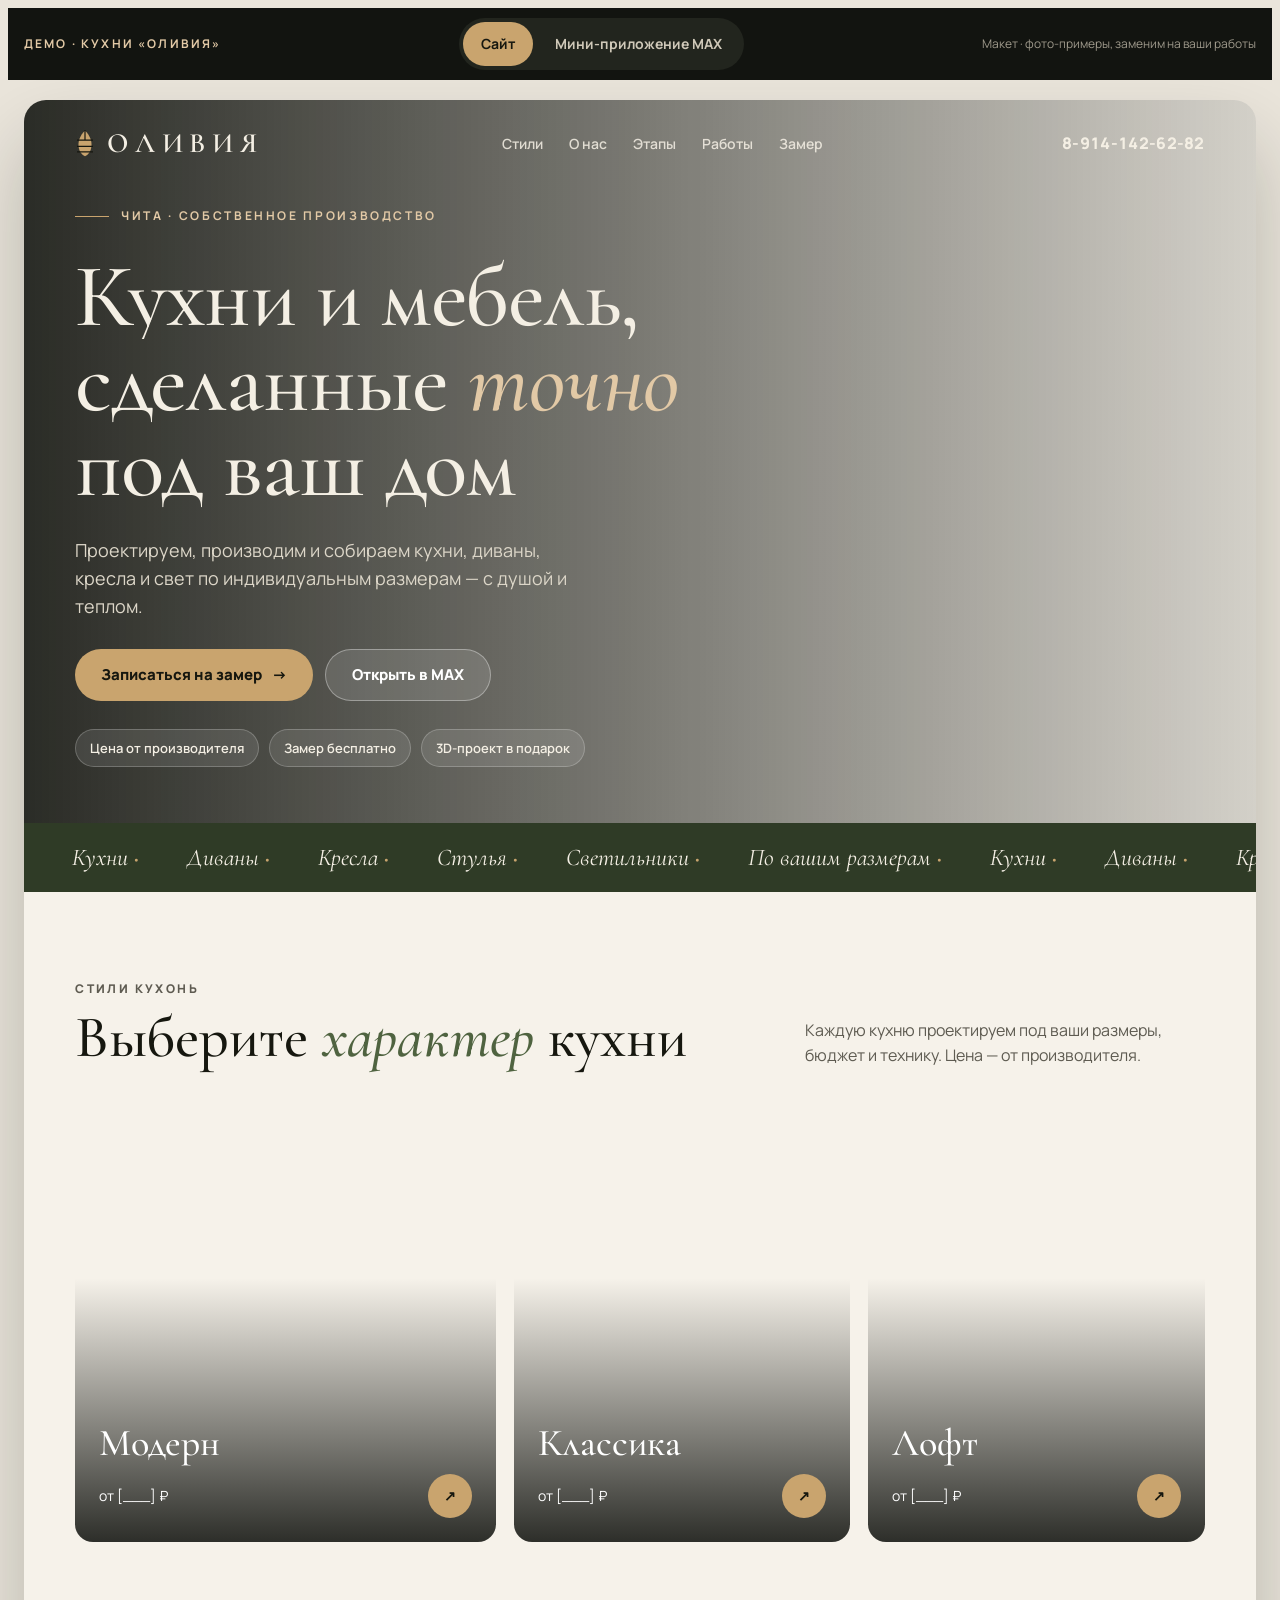
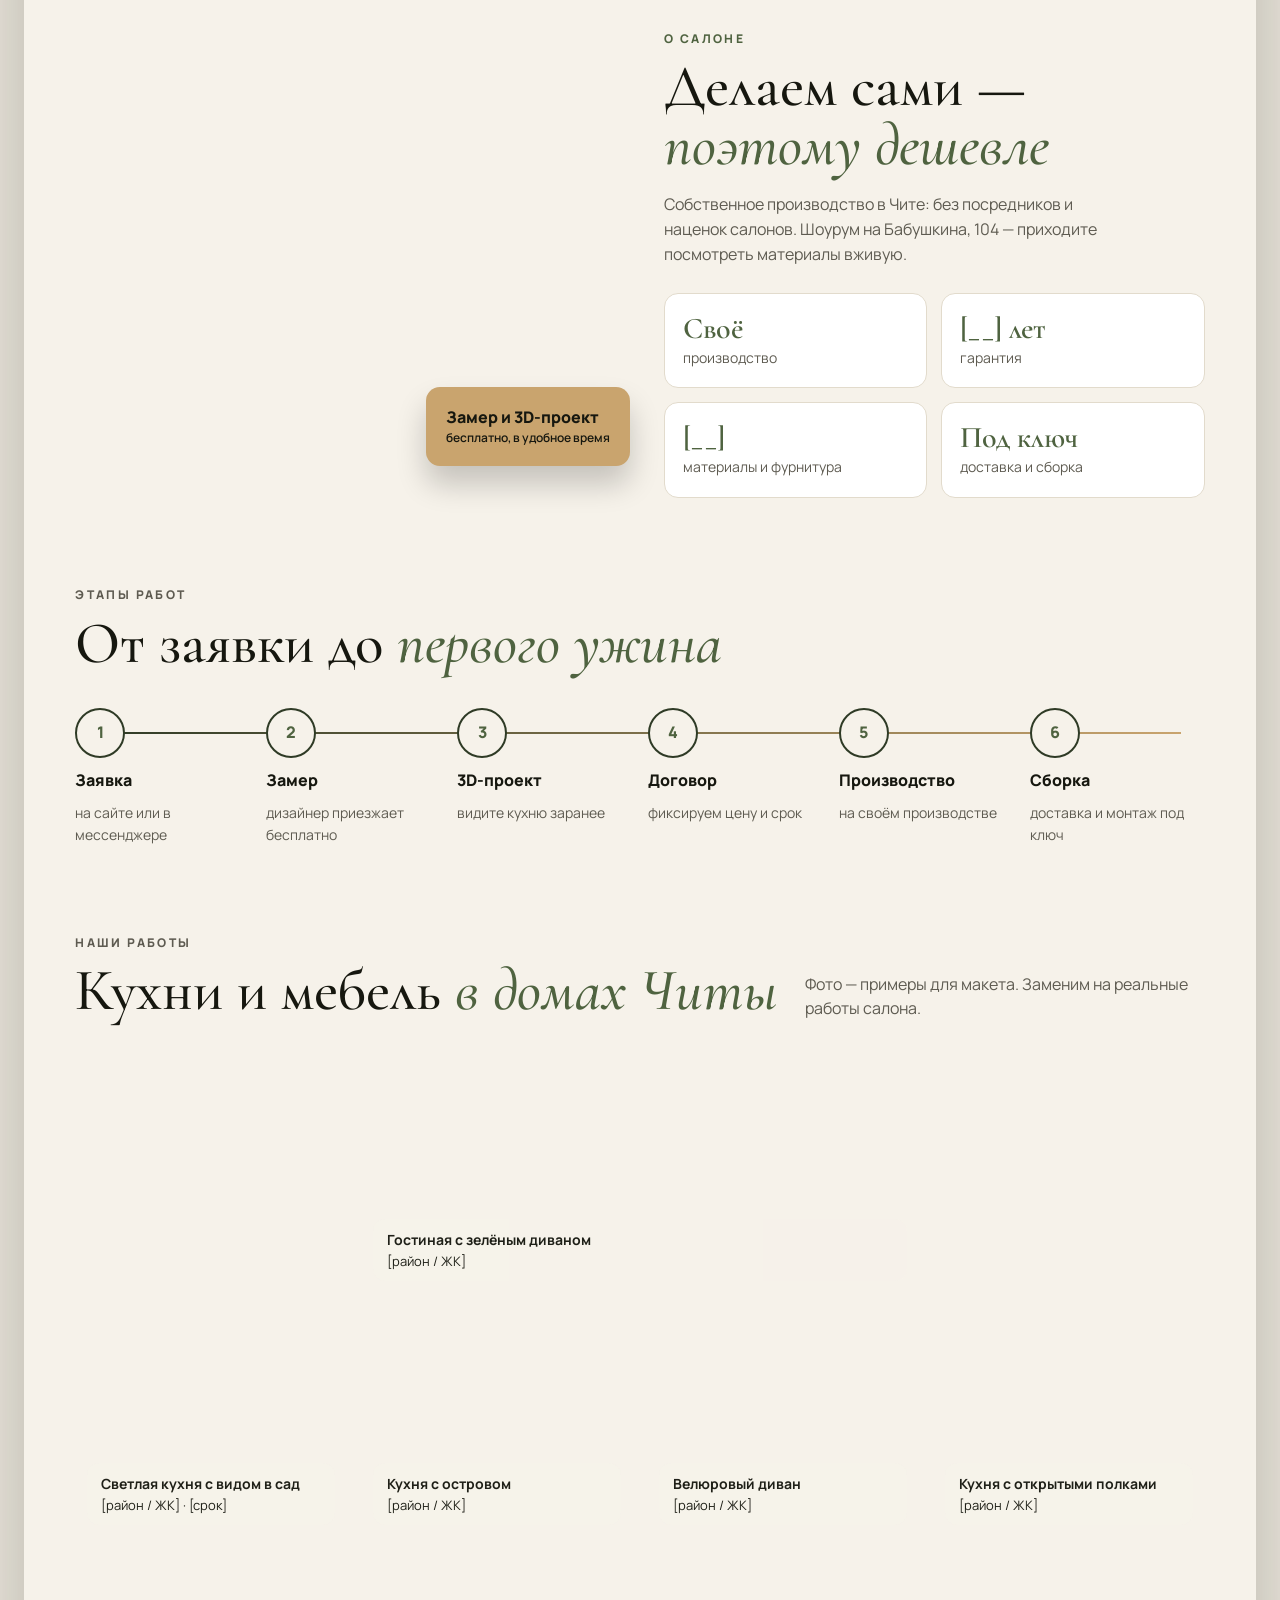
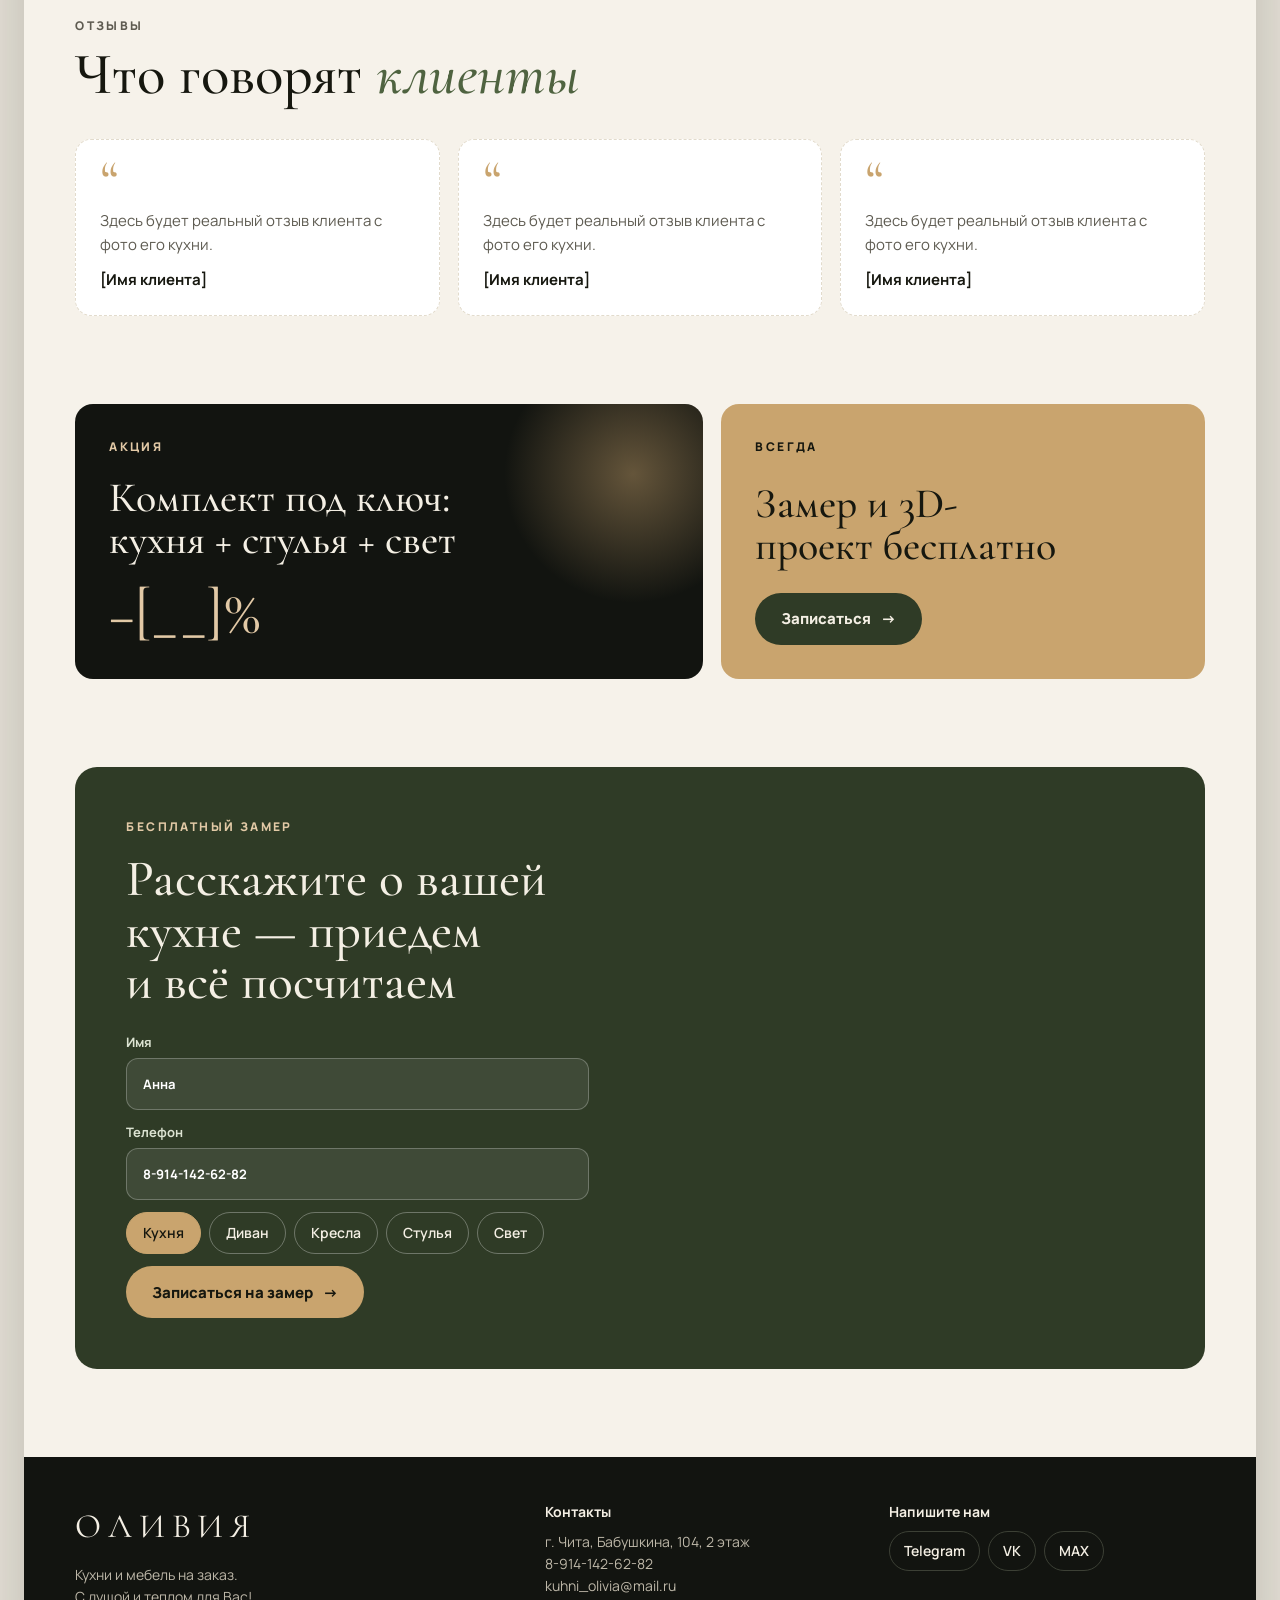
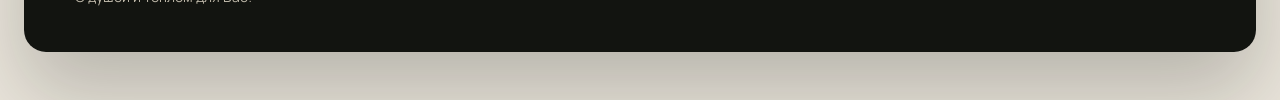
==== index.html @ 0473d4ab "Create index.html" ====
<!doctype html>
<html lang="ru"><head><meta charset="utf-8"><meta name="viewport" content="width=device-width, initial-scale=1, viewport-fit=cover">
<title>Оливия — демо сайта и приложения</title>
<link rel="stylesheet" href="https://fonts.googleapis.com/css2?family=Cormorant+Garamond:ital,wght@0,500;0,600;1,500&family=Manrope:wght@400;500;600;700;800&display=swap">
<style>
/* Layout: тёмная демо-панель; «Сайт» — полноэкранный журнальный лендинг на фото; «MAX» — телефон с живыми экранами */
:root{
  --olive:#2F3B26; --olive-2:#4F6340; --sage:#A9BF94; --brass:#C9A46E; --brass-2:#E2C9A6;
  --ink:#16170F; --paper:#F6F2EA; --card:#FFFFFF; --muted:#5E5B51; --line:#E2DBCC; --bg:#EAE5DB;
  --night:#121410; --on-dark:#F4EFE4;
  --display:'Cormorant Garamond', Georgia, serif;
  --body:'Manrope', 'Segoe UI', Arial, sans-serif;
  --hero:url(https://images.unsplash.com/photo-1512916194211-3f2b7f5f7de3?w=1800&q=70&auto=format&fit=crop); --modern:url(https://images.unsplash.com/photo-1610177534644-34d881503b83?w=900&q=70&auto=format&fit=crop); --classic:url(https://images.unsplash.com/photo-1617228069096-4638a7ffc906?w=900&q=70&auto=format&fit=crop); --loft:url(https://images.unsplash.com/photo-1759147960461-b74a7e9a75d4?w=900&q=70&auto=format&fit=crop);
  --w1:url(https://images.unsplash.com/photo-1502005097973-6a7082348e28?w=900&q=70&auto=format&fit=crop); --w2:url(https://images.unsplash.com/photo-1628797285815-453c1d0d21e3?w=900&q=70&auto=format&fit=crop); --w3:url(https://images.unsplash.com/photo-1632119580908-ae947d4c7691?w=900&q=70&auto=format&fit=crop); --w4:url(https://images.unsplash.com/photo-1631510083755-11ecb5172d81?w=900&q=70&auto=format&fit=crop); --w5:url(https://images.unsplash.com/photo-1683629357963-adf2b1fa9ad9?w=900&q=70&auto=format&fit=crop);
}
@media (prefers-color-scheme: dark){:root:not([data-theme="light"]){--paper:#171914;--card:#20231C;--ink:#EEE9DD;--muted:#B5AF9F;--line:#33372D;--bg:#0E100C;--olive-2:#A9BF94;color-scheme:dark}}
:root[data-theme="dark"]{--paper:#171914;--card:#20231C;--ink:#EEE9DD;--muted:#B5AF9F;--line:#33372D;--bg:#0E100C;--olive-2:#A9BF94;color-scheme:dark}
*{box-sizing:border-box}
body{background:var(--bg);color:var(--ink);font-family:var(--body);font-size:16px;line-height:1.55;
  padding-left:max(16px, env(safe-area-inset-left, 0px));padding-right:max(16px, env(safe-area-inset-right, 0px));padding-block:0 40px}
body::before{content:"";position:fixed;inset:0 0 auto;height:env(safe-area-inset-top,0px);z-index:10;background:var(--night)}
h1,h2,h3{margin:0;text-wrap:balance}
p{margin:0} ul{list-style:none;margin:0;padding:0}
a{color:inherit}
button{font:inherit;cursor:pointer}
:focus-visible{outline:3px solid var(--brass);outline-offset:3px}

.demobar{position:sticky;top:env(safe-area-inset-top,0px);z-index:9;margin:0 calc(-1*max(16px, env(safe-area-inset-left, 0px))) 20px;
  padding:10px max(16px, env(safe-area-inset-left, 0px));background:var(--night);color:var(--on-dark);display:flex;flex-wrap:wrap;gap:10px 20px;align-items:center;justify-content:space-between}
.demobar .tag{font-size:12px;letter-spacing:.18em;text-transform:uppercase;color:var(--brass-2);font-weight:700}
.tabs{display:flex;gap:4px;background:#22251E;padding:4px;border-radius:999px}
.tabs button{border:0;background:transparent;color:#CFC8B8;padding:10px 18px;border-radius:999px;font-weight:700;font-size:14px;min-height:44px;transition:background .25s,color .25s}
.tabs button[aria-selected="true"]{background:var(--brass);color:#16170F}
.demobar .note{font-size:12px;color:#9E998B}

/* ====== SITE ====== */
.site{max-width:1280px;margin:0 auto;background:var(--paper);border-radius:22px;overflow:hidden;box-shadow:0 40px 80px rgba(10,12,8,.22)}
.hero{position:relative;min-height:640px;color:var(--on-dark);display:flex;flex-direction:column;isolation:isolate;overflow:hidden}
.hero .bg{position:absolute;inset:0;background:var(--hero) center/cover;z-index:-2;animation:kb 18s ease-out both}
.hero::after{content:"";position:absolute;inset:0;z-index:-1;background:linear-gradient(90deg,rgba(14,16,11,.88) 0%,rgba(14,16,11,.55) 48%,rgba(14,16,11,.15) 100%)}
@keyframes kb{from{transform:scale(1.15)}to{transform:scale(1)}}
.nav{display:flex;align-items:center;justify-content:space-between;gap:20px;padding:22px clamp(18px,4vw,56px);flex-wrap:wrap}
.logo{display:flex;align-items:center;gap:12px;font-family:var(--display);font-weight:600;font-size:28px;letter-spacing:.24em}
.links{display:flex;gap:26px;font-size:14px;font-weight:600}
.links a{text-decoration:none;opacity:.85;position:relative}
.links a::after{content:"";position:absolute;left:0;right:0;bottom:-6px;height:2px;background:var(--brass);transform:scaleX(0);transition:transform .3s;transform-origin:left}
.links a:hover::after{transform:scaleX(1)}
.tel{font-weight:800;font-variant-numeric:tabular-nums;letter-spacing:.02em}
.hero-in{flex:1;display:flex;flex-direction:column;justify-content:center;gap:28px;padding:20px clamp(18px,4vw,56px) 56px;max-width:760px}
.kicker{display:inline-flex;align-items:center;gap:12px;font-size:12px;letter-spacing:.22em;text-transform:uppercase;font-weight:700;color:var(--brass-2)}
.kicker::before{content:"";width:34px;height:1px;background:var(--brass)}
.hero h1{font-family:var(--display);font-weight:500;font-size:clamp(46px,7vw,96px);line-height:.95;letter-spacing:-.01em}
.hero h1 em{font-style:italic;color:var(--brass-2)}
.hero h1 .ln{display:block;overflow:hidden}
.hero h1 .ln span{display:block;animation:up 1s cubic-bezier(.2,.8,.2,1) both}
.hero h1 .ln:nth-child(2) span{animation-delay:.12s}.hero h1 .ln:nth-child(3) span{animation-delay:.24s}
@keyframes up{from{transform:translateY(105%)}to{transform:none}}
.hero .lead{font-size:18px;max-width:46ch;color:#DCD6C8;animation:fade 1s .5s both}
@keyframes fade{from{opacity:0;transform:translateY(12px)}to{opacity:1;transform:none}}
.ctas{display:flex;gap:12px;flex-wrap:wrap;animation:fade 1s .7s both}
.btn{display:inline-flex;align-items:center;gap:10px;justify-content:center;min-height:52px;padding:0 26px;border-radius:999px;border:0;font-weight:800;font-size:15px;text-decoration:none;transition:transform .25s, box-shadow .25s, background .25s}
.btn:hover{transform:translateY(-2px);box-shadow:0 14px 28px rgba(0,0,0,.25)}
.btn .arr{transition:transform .25s}.btn:hover .arr{transform:translateX(4px)}
.b-brass{background:var(--brass);color:#16170F}
.b-glass{background:rgba(255,255,255,.12);color:#fff;border:1px solid rgba(255,255,255,.35);backdrop-filter:blur(8px)}
.b-olive{background:var(--olive);color:#F4EFE4}
.badges{display:flex;gap:10px;flex-wrap:wrap;animation:fade 1s .9s both}
.badges span{font-size:13px;font-weight:600;padding:8px 14px;border-radius:999px;background:rgba(255,255,255,.1);border:1px solid rgba(255,255,255,.22)}

.ticker{background:var(--olive);color:var(--on-dark);overflow:hidden;white-space:nowrap;padding:16px 0}
.ticker div{display:inline-flex;gap:48px;animation:tick 28s linear infinite;padding-left:48px;font-family:var(--display);font-size:24px;font-style:italic}
.ticker b{color:var(--brass);font-style:normal}
@keyframes tick{to{transform:translateX(-50%)}}

.sec{padding:88px clamp(18px,4vw,56px) 0}
.head{display:flex;justify-content:space-between;align-items:flex-end;gap:24px;flex-wrap:wrap;margin-bottom:34px}
.eb{font-size:12px;letter-spacing:.2em;text-transform:uppercase;font-weight:800;color:var(--olive-2)}
.sec h2{font-family:var(--display);font-weight:500;font-size:clamp(36px,4.6vw,60px);line-height:1;margin-top:10px}
.sec h2 em{font-style:italic;color:var(--olive-2)}
.head p{max-width:40ch;color:var(--muted)}

.styles{display:grid;grid-template-columns:1.25fr 1fr 1fr;gap:18px}
.sty{position:relative;min-height:440px;border-radius:18px;overflow:hidden;color:#fff;display:flex;flex-direction:column;justify-content:flex-end;padding:24px;isolation:isolate;text-decoration:none}
.sty .ph{position:absolute;inset:0;background-size:cover;background-position:center;z-index:-2;transition:transform .8s cubic-bezier(.2,.8,.2,1)}
.sty::after{content:"";position:absolute;inset:0;z-index:-1;background:linear-gradient(transparent 40%,rgba(10,12,8,.85))}
.sty:hover .ph{transform:scale(1.07)}
.sty h3{font-family:var(--display);font-size:38px;font-weight:500;line-height:1}
.sty .meta{display:flex;justify-content:space-between;align-items:center;margin-top:12px;font-size:14px}
.sty .go{width:44px;height:44px;border-radius:50%;background:var(--brass);color:#16170F;display:flex;align-items:center;justify-content:center;font-weight:800;transition:transform .3s}
.sty:hover .go{transform:rotate(-45deg)}

.about{display:grid;grid-template-columns:1fr 1fr;gap:48px;align-items:center}
.about .pic{border-radius:18px;min-height:460px;background:var(--w2) center/cover;position:relative}
.about .stamp{position:absolute;right:-14px;bottom:28px;background:var(--brass);color:#16170F;border-radius:14px;padding:18px 20px;font-weight:800;max-width:220px;box-shadow:0 18px 30px rgba(0,0,0,.2)}
.about .stamp small{display:block;font-weight:600;font-size:12px}
.facts{display:grid;grid-template-columns:1fr 1fr;gap:14px;margin-top:26px}
.facts div{border:1px solid var(--line);border-radius:14px;padding:18px;background:var(--card)}
.facts b{display:block;font-family:var(--display);font-size:30px;font-weight:600;color:var(--olive-2);line-height:1.1}
.facts span{font-size:14px;color:var(--muted)}

.timeline{display:grid;grid-template-columns:repeat(6,minmax(0,1fr));gap:16px;position:relative}
.timeline::before{content:"";position:absolute;left:24px;right:24px;top:24px;height:2px;background:linear-gradient(90deg,var(--olive),var(--brass))}
.tl{position:relative;display:flex;flex-direction:column;gap:10px}
.tl .n{width:50px;height:50px;border-radius:50%;background:var(--paper);border:2px solid var(--olive);color:var(--olive-2);font-weight:800;display:flex;align-items:center;justify-content:center;transition:background .3s,color .3s}
.tl:hover .n{background:var(--olive);color:#F4EFE4}
.tl h3{font-size:16px;font-weight:800}
.tl p{font-size:14px;color:var(--muted)}

.gallery{display:grid;grid-template-columns:repeat(4,minmax(0,1fr));grid-auto-rows:230px;gap:14px}
.g{border-radius:16px;overflow:hidden;position:relative;margin:0}
.g .ph{position:absolute;inset:0;background-size:cover;background-position:center;transition:transform .8s}
.g:hover .ph{transform:scale(1.06)}
.g figcaption{position:absolute;left:12px;bottom:12px;right:12px;background:rgba(246,242,234,.92);color:#16170F;border-radius:12px;padding:10px 14px;font-size:13px;transform:translateY(8px);opacity:.96;transition:transform .3s}
.g:hover figcaption{transform:none}
.g figcaption b{display:block;font-size:14px}
.g.tall{grid-row:span 2}.g.wide{grid-column:span 2}

.reviews{display:grid;grid-template-columns:repeat(3,minmax(0,1fr));gap:18px}
.rv{background:var(--card);border:1px dashed var(--line);border-radius:16px;padding:24px;display:flex;flex-direction:column;gap:12px;color:var(--muted);font-size:15px}
.rv .q{font-family:var(--display);font-size:56px;line-height:.6;color:var(--brass)}
.rv b{color:var(--ink)}

.promo{margin-top:0;display:grid;grid-template-columns:1.3fr 1fr;gap:18px}
.pr{border-radius:18px;padding:34px;min-height:240px;display:flex;flex-direction:column;justify-content:space-between;gap:20px;position:relative;overflow:hidden}
.pr h3{font-family:var(--display);font-size:42px;font-weight:500;line-height:1}
.pr.a{background:var(--night);color:var(--on-dark)}
.pr.a::after{content:"";position:absolute;right:-60px;top:-60px;width:260px;height:260px;border-radius:50%;background:radial-gradient(circle,rgba(201,164,110,.45),transparent 70%)}
.pr.b{background:var(--brass);color:#16170F}
.pct{font-family:var(--display);font-size:64px;line-height:1;color:var(--brass-2)}

.cta{margin:88px clamp(18px,4vw,56px) 0;border-radius:22px;overflow:hidden;display:grid;grid-template-columns:1fr 1fr;background:var(--olive);color:var(--on-dark)}
.cta .l{padding:clamp(24px,4vw,52px);display:flex;flex-direction:column;gap:18px}
.cta h2{font-family:var(--display);font-weight:500;font-size:clamp(36px,4vw,56px);line-height:1}
.cta .r{background:var(--w4) center/cover;min-height:320px}
.form{display:grid;gap:12px;margin-top:6px}
.form label{display:grid;gap:6px;font-size:13px;font-weight:700;color:#DCE3D2}
.form input{min-height:52px;border-radius:12px;border:1px solid rgba(255,255,255,.25);background:rgba(255,255,255,.08);color:#fff;padding:0 16px;font:inherit}
.chips{display:flex;flex-wrap:wrap;gap:8px}
.chips button{border:1px solid rgba(255,255,255,.3);background:transparent;color:#F4EFE4;border-radius:999px;padding:8px 16px;min-height:42px;font-size:14px;font-weight:600;transition:background .2s}
.chips button[aria-pressed="true"]{background:var(--brass);color:#16170F;border-color:var(--brass)}
.ok{background:rgba(255,255,255,.12);border-radius:12px;padding:14px;font-size:14px;animation:fade .5s both}
.foot{margin-top:88px;background:var(--night);color:#BDB7A8;padding:44px clamp(18px,4vw,56px);display:grid;grid-template-columns:1.4fr 1fr 1fr;gap:28px;font-size:14px}
.foot b{color:#F4EFE4;display:block;margin-bottom:8px}
.foot .big{font-family:var(--display);font-size:34px;color:#F4EFE4;letter-spacing:.2em}
.mess{display:flex;gap:8px;flex-wrap:wrap}
.mess span{border:1px solid #3C4035;border-radius:999px;padding:8px 14px;color:#F4EFE4;font-weight:600}

@supports (animation-timeline: view()){
  .rv-in{animation:fade linear both;animation-timeline:view();animation-range:entry 0% cover 20%}
}

/* ====== APP ====== */
.appview{display:grid;grid-template-columns:minmax(0,1fr) auto;gap:56px;align-items:center;max-width:1120px;margin:0 auto;padding:12px 0}
.appintro h2{font-family:var(--display);font-weight:500;font-size:clamp(40px,5vw,68px);line-height:.98;margin:12px 0 18px}
.appintro h2 em{font-style:italic;color:var(--olive-2)}
.appintro p{color:var(--muted);max-width:48ch;font-size:17px}
.feat{display:grid;grid-template-columns:1fr 1fr;gap:12px;margin-top:26px}
.feat div{background:var(--card);border:1px solid var(--line);border-radius:14px;padding:14px 16px;font-size:14px}
.feat b{display:block;font-size:15px}
.device{width:min(390px,100%);aspect-ratio:9/19.3;background:#0E0F0B;border-radius:54px;padding:12px;box-shadow:0 50px 90px rgba(0,0,0,.35),inset 0 0 0 2px #2A2C25;position:relative}
.device::before{content:"";position:absolute;top:22px;left:50%;transform:translateX(-50%);width:110px;height:28px;border-radius:20px;background:#0E0F0B;z-index:3}
.screen{position:relative;width:100%;height:100%;background:var(--paper);border-radius:42px;overflow:hidden;display:flex;flex-direction:column}
.abar{display:flex;align-items:center;gap:10px;padding:58px 16px 12px;background:var(--card);border-bottom:1px solid var(--line)}
.abar .av{width:36px;height:36px;border-radius:50%;background:var(--olive);display:flex;align-items:center;justify-content:center;flex:none}
.abar b{font-size:14px;display:block;line-height:1.2}
.abar small{font-size:11px;color:var(--olive-2);font-weight:700}
.back{border:0;background:var(--paper);color:var(--ink);width:36px;height:36px;border-radius:50%;font-size:20px;line-height:1;flex:none}
.pages{flex:1;position:relative;overflow:hidden}
.page{position:absolute;inset:0;overflow:auto;padding:14px;display:flex;flex-direction:column;gap:12px;transition:transform .45s cubic-bezier(.2,.8,.2,1),opacity .35s}
.page[data-off]{transform:translateX(40px);opacity:0;pointer-events:none}
.ahero{border-radius:20px;min-height:150px;flex:none;background:linear-gradient(rgba(14,16,11,.1),rgba(14,16,11,.8)),var(--hero) center/cover;color:#fff;padding:18px;display:flex;flex-direction:column;justify-content:flex-end;gap:8px}
.ahero h3{font-family:var(--display);font-size:24px;font-weight:500;line-height:1}
.pill{align-self:flex-start;background:var(--brass);color:#16170F;font-size:10px;font-weight:800;padding:5px 10px;border-radius:999px;letter-spacing:.06em}
.tiles{display:grid;grid-template-columns:1fr 1fr;gap:10px}
.tile{border:0;border-radius:18px;padding:12px;min-height:86px;text-align:left;display:flex;flex-direction:column;justify-content:space-between;font-weight:800;font-size:15px;transition:transform .2s;position:relative;overflow:hidden;color:#fff}
.tile:active{transform:scale(.96)}
.tile small{font-weight:700;font-size:10px;letter-spacing:.12em;opacity:.85}
.tile.ph{background-size:cover;background-position:center}
.tile.ph::before{content:"";position:absolute;inset:0;background:linear-gradient(transparent,rgba(10,12,8,.75))}
.tile > *{position:relative}
.t-brass{background:var(--brass);color:#16170F}
.acard{border-radius:16px;overflow:hidden;position:relative;min-height:150px;background-size:cover;background-position:center;color:#fff;display:flex;flex-direction:column;justify-content:flex-end;padding:12px;flex:none}
.acard::before{content:"";position:absolute;inset:0;background:linear-gradient(transparent 35%,rgba(10,12,8,.8))}
.acard > *{position:relative}
.acard b{font-size:16px}
.acard span{font-size:12px;opacity:.9}
.abtn{border:0;min-height:52px;border-radius:999px;background:var(--olive);color:#F4EFE4;font-weight:800;font-size:15px;flex:none}
.prm{border-radius:16px;padding:16px;flex:none}
.prm h4{font-family:var(--display);font-size:26px;font-weight:500;margin:0}
.prm.a{background:var(--night);color:#F4EFE4}.prm.b{background:var(--brass);color:#16170F}
.field{display:grid;gap:6px;font-size:12px;font-weight:700}
.field input{min-height:46px;border:1px solid var(--line);border-radius:12px;padding:0 12px;font:inherit;font-size:14px;background:var(--card);color:var(--ink)}
.page .chips button{border-color:var(--line);color:var(--ink)}
.page .chips button[aria-pressed="true"]{background:var(--olive);color:#F4EFE4;border-color:var(--olive)}
.done{flex:1;display:flex;flex-direction:column;align-items:center;justify-content:center;text-align:center;gap:12px}
.check{width:84px;height:84px;border-radius:50%;background:var(--olive);display:flex;align-items:center;justify-content:center;animation:pop .6s cubic-bezier(.2,1.6,.4,1) both;box-shadow:0 0 0 10px rgba(79,99,64,.15)}
@keyframes pop{from{transform:scale(.2)}to{transform:scale(1)}}
.tabbar{display:flex;justify-content:space-around;border-top:1px solid var(--line);background:var(--card);padding:8px 6px 20px}
.tabbar button{border:0;background:transparent;color:var(--muted);font-size:11px;font-weight:700;display:flex;flex-direction:column;align-items:center;gap:3px;min-width:58px;min-height:44px;padding-top:4px;border-radius:12px;transition:color .2s}
.tabbar button[aria-current="page"]{color:var(--olive-2)}
.tabbar svg{width:22px;height:22px}

@media (max-width:900px){
  .hero{min-height:560px}.links{display:none}
  .styles,.about,.promo,.cta,.appview,.reviews{grid-template-columns:1fr}
  .sty{min-height:320px}
  .timeline{grid-template-columns:1fr 1fr}.timeline::before{display:none}
  .gallery{grid-template-columns:1fr 1fr;grid-auto-rows:170px}
  .g.wide{grid-column:span 2}
  .foot{grid-template-columns:1fr}
  .about .stamp{right:12px}
  .device{margin:0 auto}
}
@media (prefers-reduced-motion: reduce){*{animation:none!important;transition:none!important}}
</style>
</head><body>

<div class="demobar">
  <span class="tag">Демо · кухни «Оливия»</span>
  <div class="tabs" role="tablist" aria-label="Что показать">
    <button role="tab" id="tab-site" aria-selected="true" aria-controls="view-site">Сайт</button>
    <button role="tab" id="tab-app" aria-selected="false" aria-controls="view-app">Мини-приложение MAX</button>
  </div>
  <span class="note">Макет · фото-примеры, заменим на ваши работы</span>
</div>

<div id="view-site" role="tabpanel" aria-labelledby="tab-site">
<div class="site">
  <header class="hero">
    <div class="bg" role="img" aria-label="Современная кухня с деревянными фасадами и островом"></div>
    <div class="nav">
      <div class="logo"><svg viewBox="0 0 200 300" width="20" height="30" aria-hidden="true"><path d="M100 18 C152 66 174 128 162 190 C152 240 122 262 100 272 C78 262 48 240 38 190 C26 128 48 66 100 18 Z" fill="#C9A46E"/><path d="M100 10 V111 M20 111 H180 M20 173 H180 M20 229 H180" stroke="#16170F" stroke-width="12"/></svg>ОЛИВИЯ</div>
      <nav class="links" aria-label="Разделы"><a href="#s-styles">Стили</a><a href="#s-about">О нас</a><a href="#s-steps">Этапы</a><a href="#s-works">Работы</a><a href="#s-form">Замер</a></nav>
      <span class="tel">8-914-142-62-82</span>
    </div>
    <div class="hero-in">
      <span class="kicker">Чита · собственное производство</span>
      <h1><span class="ln"><span>Кухни и мебель,</span></span><span class="ln"><span>сделанные <em>точно</em></span></span><span class="ln"><span>под ваш дом</span></span></h1>
      <p class="lead">Проектируем, производим и собираем кухни, диваны, кресла и свет по индивидуальным размерам — с душой и теплом.</p>
      <div class="ctas"><a class="btn b-brass" href="#s-form">Записаться на замер <span class="arr">→</span></a><button class="btn b-glass" type="button" data-go-app>Открыть в MAX</button></div>
      <div class="badges"><span>Цена от производителя</span><span>Замер бесплатно</span><span>3D-проект в подарок</span></div>
    </div>
  </header>

  <div class="ticker" aria-hidden="true"><div>
    <span>Кухни <b>·</b></span><span>Диваны <b>·</b></span><span>Кресла <b>·</b></span><span>Стулья <b>·</b></span><span>Светильники <b>·</b></span><span>По вашим размерам <b>·</b></span>
    <span>Кухни <b>·</b></span><span>Диваны <b>·</b></span><span>Кресла <b>·</b></span><span>Стулья <b>·</b></span><span>Светильники <b>·</b></span><span>По вашим размерам <b>·</b></span>
  </div></div>

  <section class="sec rv-in" id="s-styles">
    <div class="head"><div><p class="eb">Стили кухонь</p><h2>Выберите <em>характер</em> кухни</h2></div><p>Каждую кухню проектируем под ваши размеры, бюджет и технику. Цена — от производителя.</p></div>
    <div class="styles">
      <a class="sty" href="#s-form"><div class="ph" style="background-image:var(--modern)"></div><h3>Модерн</h3><div class="meta"><span>от [___] ₽</span><span class="go">↗</span></div></a>
      <a class="sty" href="#s-form"><div class="ph" style="background-image:var(--classic)"></div><h3>Классика</h3><div class="meta"><span>от [___] ₽</span><span class="go">↗</span></div></a>
      <a class="sty" href="#s-form"><div class="ph" style="background-image:var(--loft)"></div><h3>Лофт</h3><div class="meta"><span>от [___] ₽</span><span class="go">↗</span></div></a>
    </div>
  </section>

  <section class="sec rv-in" id="s-about">
    <div class="about">
      <div class="pic" role="img" aria-label="Кухня с открытыми полками и островом"><div class="stamp">Замер и 3D-проект<small>бесплатно, в удобное время</small></div></div>
      <div>
        <p class="eb">О салоне</p>
        <h2>Делаем сами — <em>поэтому дешевле</em></h2>
        <p style="color:var(--muted);margin-top:16px;max-width:46ch">Собственное производство в Чите: без посредников и наценок салонов. Шоурум на Бабушкина, 104 — приходите посмотреть материалы вживую.</p>
        <div class="facts">
          <div><b>Своё</b><span>производство</span></div>
          <div><b>[__] лет</b><span>гарантия</span></div>
          <div><b>[__]</b><span>материалы и фурнитура</span></div>
          <div><b>Под ключ</b><span>доставка и сборка</span></div>
        </div>
      </div>
    </div>
  </section>

  <section class="sec rv-in" id="s-steps">
    <div class="head"><div><p class="eb">Этапы работ</p><h2>От заявки до <em>первого ужина</em></h2></div></div>
    <div class="timeline">
      <div class="tl"><span class="n">1</span><h3>Заявка</h3><p>на сайте или в мессенджере</p></div>
      <div class="tl"><span class="n">2</span><h3>Замер</h3><p>дизайнер приезжает бесплатно</p></div>
      <div class="tl"><span class="n">3</span><h3>3D-проект</h3><p>видите кухню заранее</p></div>
      <div class="tl"><span class="n">4</span><h3>Договор</h3><p>фиксируем цену и срок</p></div>
      <div class="tl"><span class="n">5</span><h3>Производство</h3><p>на своём производстве</p></div>
      <div class="tl"><span class="n">6</span><h3>Сборка</h3><p>доставка и монтаж под ключ</p></div>
    </div>
  </section>

  <section class="sec rv-in" id="s-works">
    <div class="head"><div><p class="eb">Наши работы</p><h2>Кухни и мебель <em>в домах Читы</em></h2></div><p>Фото — примеры для макета. Заменим на реальные работы салона.</p></div>
    <div class="gallery">
      <figure class="g tall"><div class="ph" style="background-image:var(--w1)"></div><figcaption><b>Светлая кухня с видом в сад</b>[район / ЖК] · [срок]</figcaption></figure>
      <figure class="g wide"><div class="ph" style="background-image:var(--w3)"></div><figcaption><b>Гостиная с зелёным диваном</b>[район / ЖК]</figcaption></figure>
      <figure class="g tall"><div class="ph" style="background-image:var(--w2)"></div><figcaption><b>Кухня с открытыми полками</b>[район / ЖК]</figcaption></figure>
      <figure class="g"><div class="ph" style="background-image:var(--w5)"></div><figcaption><b>Кухня с островом</b>[район / ЖК]</figcaption></figure>
      <figure class="g"><div class="ph" style="background-image:var(--w4)"></div><figcaption><b>Велюровый диван</b>[район / ЖК]</figcaption></figure>
    </div>
  </section>

  <section class="sec rv-in" id="s-reviews">
    <div class="head"><div><p class="eb">Отзывы</p><h2>Что говорят <em>клиенты</em></h2></div></div>
    <div class="reviews">
      <div class="rv"><span class="q">“</span>Здесь будет реальный отзыв клиента с фото его кухни.<b>[Имя клиента]</b></div>
      <div class="rv"><span class="q">“</span>Здесь будет реальный отзыв клиента с фото его кухни.<b>[Имя клиента]</b></div>
      <div class="rv"><span class="q">“</span>Здесь будет реальный отзыв клиента с фото его кухни.<b>[Имя клиента]</b></div>
    </div>
  </section>

  <section class="sec rv-in">
    <div class="promo">
      <div class="pr a"><p class="eb" style="color:var(--brass-2)">Акция</p><h3>Комплект под ключ: кухня + стулья + свет</h3><span class="pct">−[__]%</span></div>
      <div class="pr b"><p class="eb" style="color:#16170F">Всегда</p><h3>Замер и 3D-проект бесплатно</h3><a class="btn b-olive" href="#s-form" style="align-self:flex-start">Записаться <span class="arr">→</span></a></div>
    </div>
  </section>

  <section class="cta rv-in" id="s-form">
    <div class="l">
      <p class="eb" style="color:var(--brass-2)">Бесплатный замер</p>
      <h2>Расскажите о вашей кухне — приедем и всё посчитаем</h2>
      <form class="form" id="siteForm" novalidate>
        <label for="f-name">Имя<input id="f-name" value="Анна"></label>
        <label for="f-phone">Телефон<input id="f-phone" inputmode="tel" value="8-914-142-62-82"></label>
        <div class="chips" id="f-what" aria-label="Что нужно"><button type="button" aria-pressed="true">Кухня</button><button type="button" aria-pressed="false">Диван</button><button type="button" aria-pressed="false">Кресла</button><button type="button" aria-pressed="false">Стулья</button><button type="button" aria-pressed="false">Свет</button></div>
        <button class="btn b-brass" type="submit" style="justify-self:start">Записаться на замер <span class="arr">→</span></button>
        <p class="ok" id="siteOk" hidden>Готово! В рабочей версии заявка сразу придёт Оле в Telegram или MAX. Это демо — ничего не отправлено.</p>
      </form>
    </div>
    <div class="r" role="img" aria-label="Уютная гостиная с диваном"></div>
  </section>

  <footer class="foot">
    <div><span class="big">ОЛИВИЯ</span><p style="margin-top:10px">Кухни и мебель на заказ.<br>С душой и теплом для Вас!</p></div>
    <div><b>Контакты</b>г. Чита, Бабушкина, 104, 2 этаж<br>8-914-142-62-82<br>kuhni_olivia@mail.ru</div>
    <div><b>Напишите нам</b><div class="mess"><span>Telegram</span><span>VK</span><span>MAX</span></div></div>
  </footer>
</div>
</div>

<div id="view-app" role="tabpanel" aria-labelledby="tab-app" hidden>
<div class="appview">
  <div class="appintro">
    <p class="eb">Мини-приложение в MAX</p>
    <h2>Салон «Оливия» <em>в кармане</em> у клиента</h2>
    <p>Открывается из чат-бота салона в MAX, без установки. Нажимайте на плитки и кнопки в телефоне — всё работает.</p>
    <div class="feat">
      <div><b>Каталог</b>стили и цены «от»</div>
      <div><b>Работы</b>реальные кухни салона</div>
      <div><b>Акции</b>выгодные предложения</div>
      <div><b>Запись</b>день и время замера</div>
    </div>
  </div>
  <div class="device"><div class="screen">
    <div class="abar">
      <button class="back" id="aBack" aria-label="Назад" hidden>‹</button>
      <span class="av" aria-hidden="true"><svg viewBox="0 0 200 300" width="14" height="21"><path d="M100 18 C152 66 174 128 162 190 C152 240 122 262 100 272 C78 262 48 240 38 190 C26 128 48 66 100 18 Z" fill="#C9A46E"/></svg></span>
      <div><b>Оливия — кухни и мебель</b><small>● онлайн</small></div>
    </div>
    <div class="pages">
      <div class="page" data-p="home">
        <div class="ahero"><span class="pill">ЗАМЕР И 3D БЕСПЛАТНО</span><h3>Кухни и мебель по вашим размерам</h3></div>
        <div class="tiles">
          <button class="tile ph" style="background-image:var(--modern)" data-to="catalog"><small>КАТАЛОГ</small><span>Стили и цены</span></button>
          <button class="tile ph" style="background-image:var(--w3)" data-to="works"><small>ПОРТФОЛИО</small><span>Наши работы</span></button>
          <button class="tile ph" style="background-image:var(--w5)" data-to="promo"><small>ВЫГОДНО</small><span>Акции</span></button>
          <button class="tile t-brass" data-to="book"><small>БЕСПЛАТНО</small><span>Записаться на замер</span></button>
        </div>
      </div>
      <div class="page" data-p="catalog" data-off>
        <div class="acard" style="background-image:var(--modern)"><b>Модерн</b><span>от [___] ₽</span></div>
        <div class="acard" style="background-image:var(--classic)"><b>Классика</b><span>от [___] ₽</span></div>
        <div class="acard" style="background-image:var(--loft)"><b>Лофт</b><span>от [___] ₽</span></div>
        <button class="abtn" data-to="book">Узнать цену под мои размеры</button>
      </div>
      <div class="page" data-p="works" data-off>
        <div class="acard" style="background-image:var(--w1);min-height:220px"><b>Светлая кухня</b><span>[район / ЖК]</span></div>
        <div class="acard" style="background-image:var(--w3)"><b>Гостиная с диваном</b><span>[район / ЖК]</span></div>
        <div class="acard" style="background-image:var(--w2)"><b>Кухня с полками</b><span>[район / ЖК]</span></div>
        <button class="abtn" data-to="book">Хочу так же</button>
      </div>
      <div class="page" data-p="promo" data-off>
        <div class="prm a"><h4>Комплект под ключ</h4><p style="font-size:13px">Кухня + стулья + свет — скидка [__]%</p></div>
        <div class="prm b"><h4>Замер и 3D бесплатно</h4><p style="font-size:13px">Дизайнер приедет в удобное время</p></div>
        <div class="acard" style="background-image:var(--w4)"><b>Диваны по размеру</b><span>ткань и цвет на выбор</span></div>
        <button class="abtn" data-to="book">Записаться</button>
      </div>
      <div class="page" data-p="book" data-off>
        <label class="field" for="a-name">Имя<input id="a-name" value="Анна"></label>
        <label class="field" for="a-phone">Телефон<input id="a-phone" inputmode="tel" value="8-914-142-62-82"></label>
        <div class="field">Что нужно<div class="chips" id="a-what"><button type="button" aria-pressed="true">Кухня</button><button type="button" aria-pressed="false">Диван</button><button type="button" aria-pressed="false">Свет</button></div></div>
        <div class="field">День замера<div class="chips" id="a-day"><button type="button" aria-pressed="false">Пт</button><button type="button" aria-pressed="true">Сб</button><button type="button" aria-pressed="false">Пн</button><button type="button" aria-pressed="false">Вт</button></div></div>
        <div class="field">Время<div class="chips" id="a-time"><button type="button" aria-pressed="false">10:00</button><button type="button" aria-pressed="true">14:00</button><button type="button" aria-pressed="false">18:00</button></div></div>
        <button class="abtn" id="aSend">Записаться на замер</button>
      </div>
      <div class="page" data-p="done" data-off>
        <div class="done">
          <div class="check"><svg viewBox="0 0 24 24" width="40" height="40" fill="none" stroke="#F4EFE4" stroke-width="3" stroke-linecap="round" stroke-linejoin="round" aria-hidden="true"><path d="M5 12l5 5 9-10"/></svg></div>
          <b style="font-size:20px">Вы записаны!</b>
          <p style="font-size:14px;color:var(--muted)" id="doneText">Суббота, 14:00. Оля свяжется с вами для подтверждения.</p>
          <p style="font-size:11px;color:var(--muted)">Демо: заявка никуда не отправлена</p>
          <button class="abtn" data-to="home" style="width:100%">На главную</button>
        </div>
      </div>
    </div>
    <nav class="tabbar" aria-label="Разделы приложения">
      <button data-to="home" aria-current="page"><svg viewBox="0 0 24 24" fill="none" stroke="currentColor" stroke-width="2"><path d="M3 11l9-7 9 7v9H3z"/></svg>Главная</button>
      <button data-to="catalog"><svg viewBox="0 0 24 24" fill="none" stroke="currentColor" stroke-width="2"><rect x="3" y="3" width="7" height="7" rx="1.5"/><rect x="14" y="3" width="7" height="7" rx="1.5"/><rect x="3" y="14" width="7" height="7" rx="1.5"/><rect x="14" y="14" width="7" height="7" rx="1.5"/></svg>Каталог</button>
      <button data-to="works"><svg viewBox="0 0 24 24" fill="none" stroke="currentColor" stroke-width="2"><rect x="3" y="5" width="18" height="14" rx="2"/><path d="M3 16l5-5 4 4 3-3 6 6"/></svg>Работы</button>
      <button data-to="book"><svg viewBox="0 0 24 24" fill="none" stroke="currentColor" stroke-width="2"><rect x="3" y="5" width="18" height="16" rx="2"/><path d="M8 3v4M16 3v4M3 10h18"/></svg>Замер</button>
    </nav>
  </div></div>
</div>
</div>

<script>
(function(){
  var tabSite=document.getElementById('tab-site'), tabApp=document.getElementById('tab-app');
  var vSite=document.getElementById('view-site'), vApp=document.getElementById('view-app');
  function show(w){var a=w==='app';vSite.hidden=a;vApp.hidden=!a;tabSite.setAttribute('aria-selected',String(!a));tabApp.setAttribute('aria-selected',String(a));try{history.replaceState(null,'','#'+(a?'app':'site'))}catch(e){}}
  tabSite.onclick=function(){show('site')};tabApp.onclick=function(){show('app')};
  document.querySelectorAll('[data-go-app]').forEach(function(b){b.onclick=function(){show('app');window.scrollTo({top:0,behavior:'smooth'})}});
  if(location.hash==='#app')show('app');
  document.querySelectorAll('.chips').forEach(function(g){g.addEventListener('click',function(e){var b=e.target.closest('button');if(!b)return;g.querySelectorAll('button').forEach(function(x){x.setAttribute('aria-pressed','false')});b.setAttribute('aria-pressed','true')})});
  document.getElementById('siteForm').addEventListener('submit',function(e){e.preventDefault();document.getElementById('siteOk').hidden=false});
  var stack=['home'],back=document.getElementById('aBack');
  function go(p,push){document.querySelectorAll('.page').forEach(function(el){if(el.dataset.p===p)el.removeAttribute('data-off');else el.setAttribute('data-off','')});
    document.querySelectorAll('.tabbar button').forEach(function(b){if(b.dataset.to===p)b.setAttribute('aria-current','page');else b.removeAttribute('aria-current')});
    if(push!==false){if(p==='home')stack=['home'];else stack.push(p)}back.hidden=(p==='home')}
  document.querySelector('.screen').addEventListener('click',function(e){var t=e.target.closest('[data-to]');if(t)go(t.dataset.to)});
  back.onclick=function(){stack.pop();go(stack[stack.length-1]||'home',false)};
  document.getElementById('aSend').onclick=function(){var d=document.querySelector('#a-day [aria-pressed="true"]'),t=document.querySelector('#a-time [aria-pressed="true"]');var n={'Пт':'Пятница','Сб':'Суббота','Пн':'Понедельник','Вт':'Вторник'};document.getElementById('doneText').textContent=(n[d.textContent]||d.textContent)+', '+t.textContent+'. Оля свяжется с вами для подтверждения.';go('done')};
})();
</script>

</body></html>
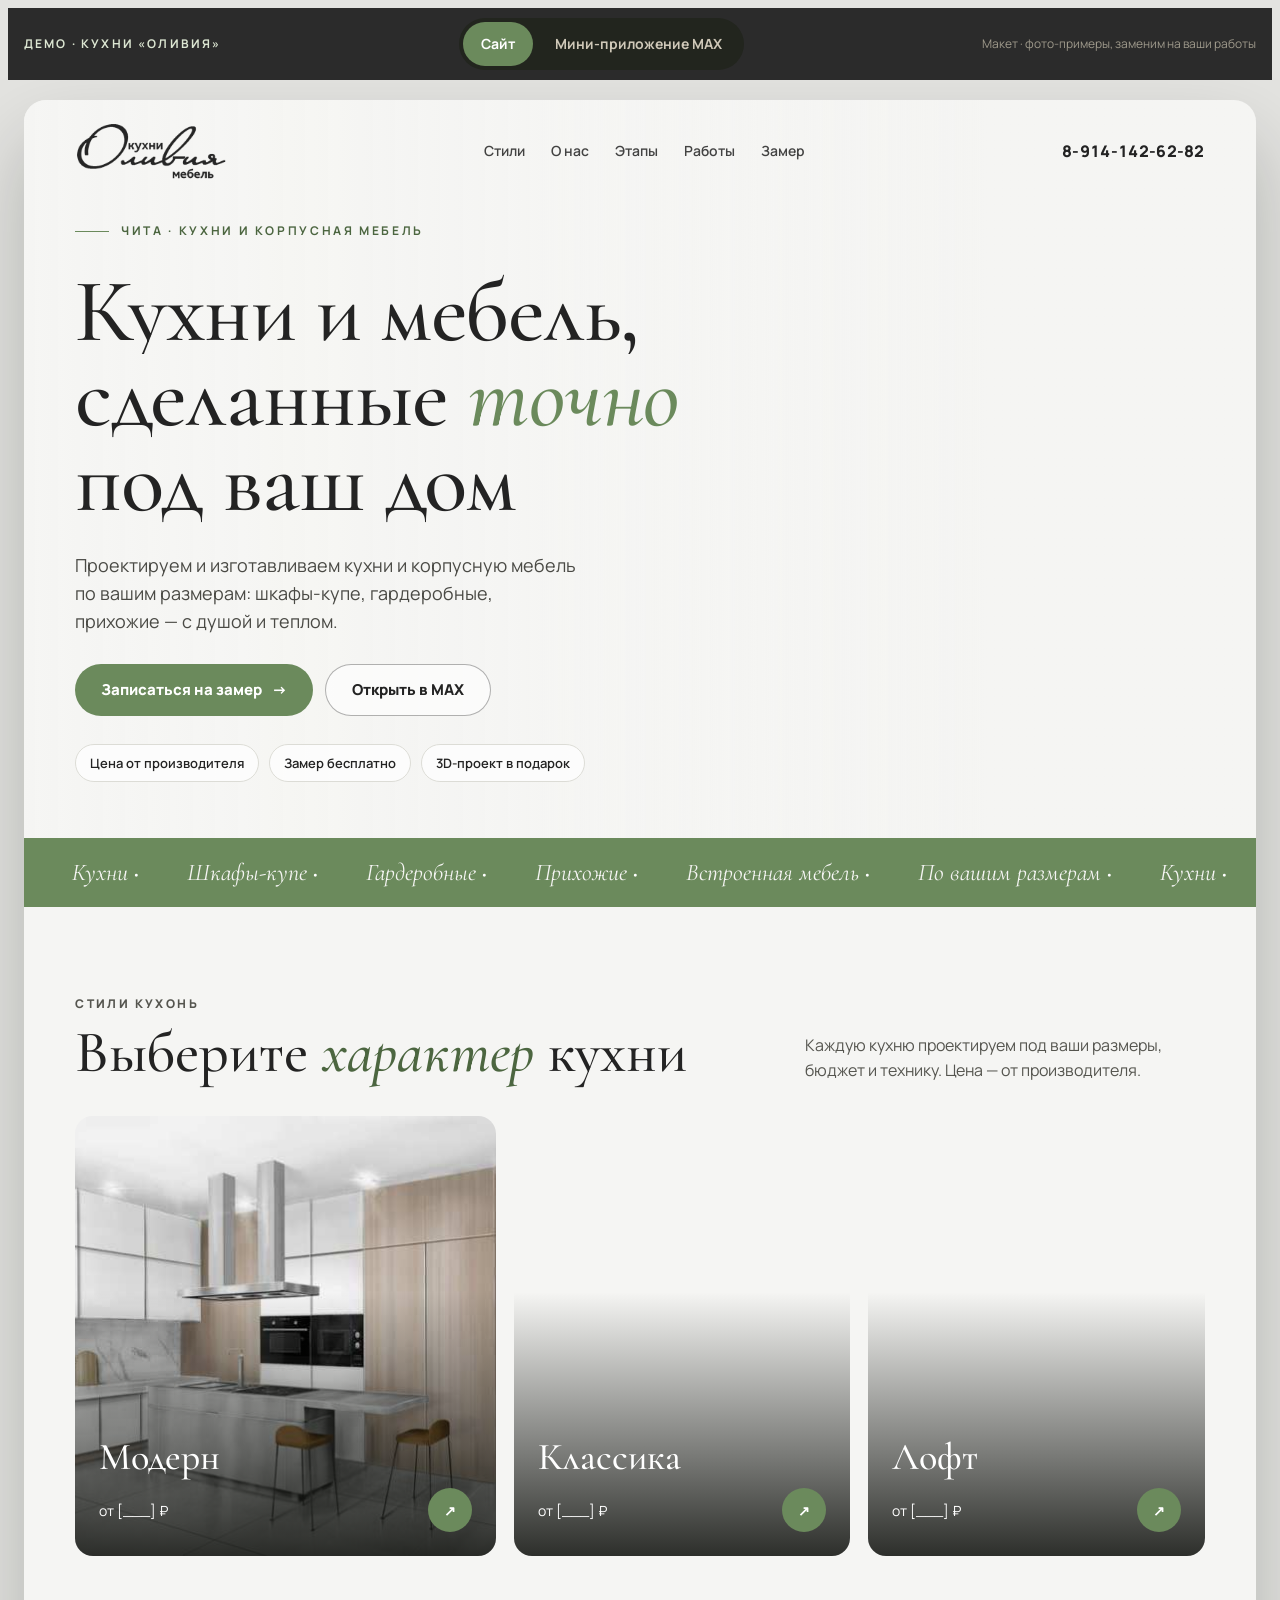
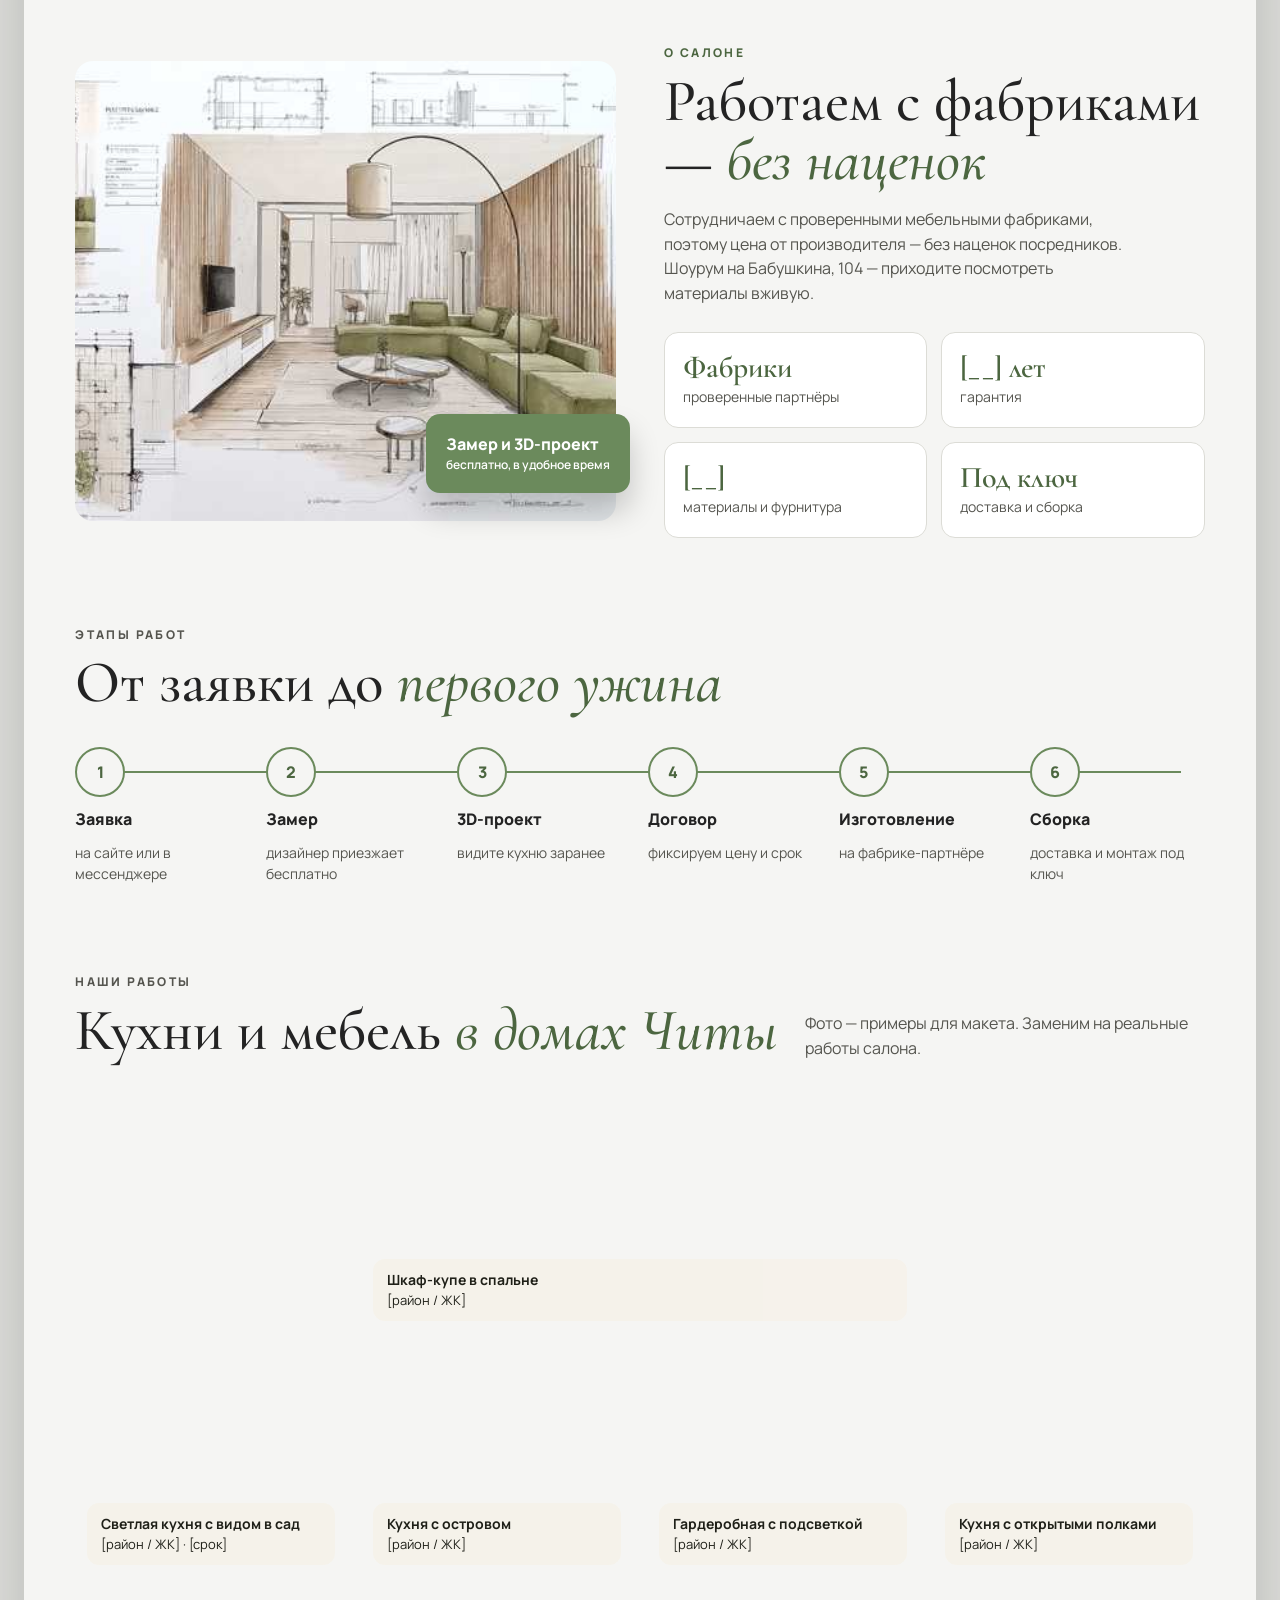
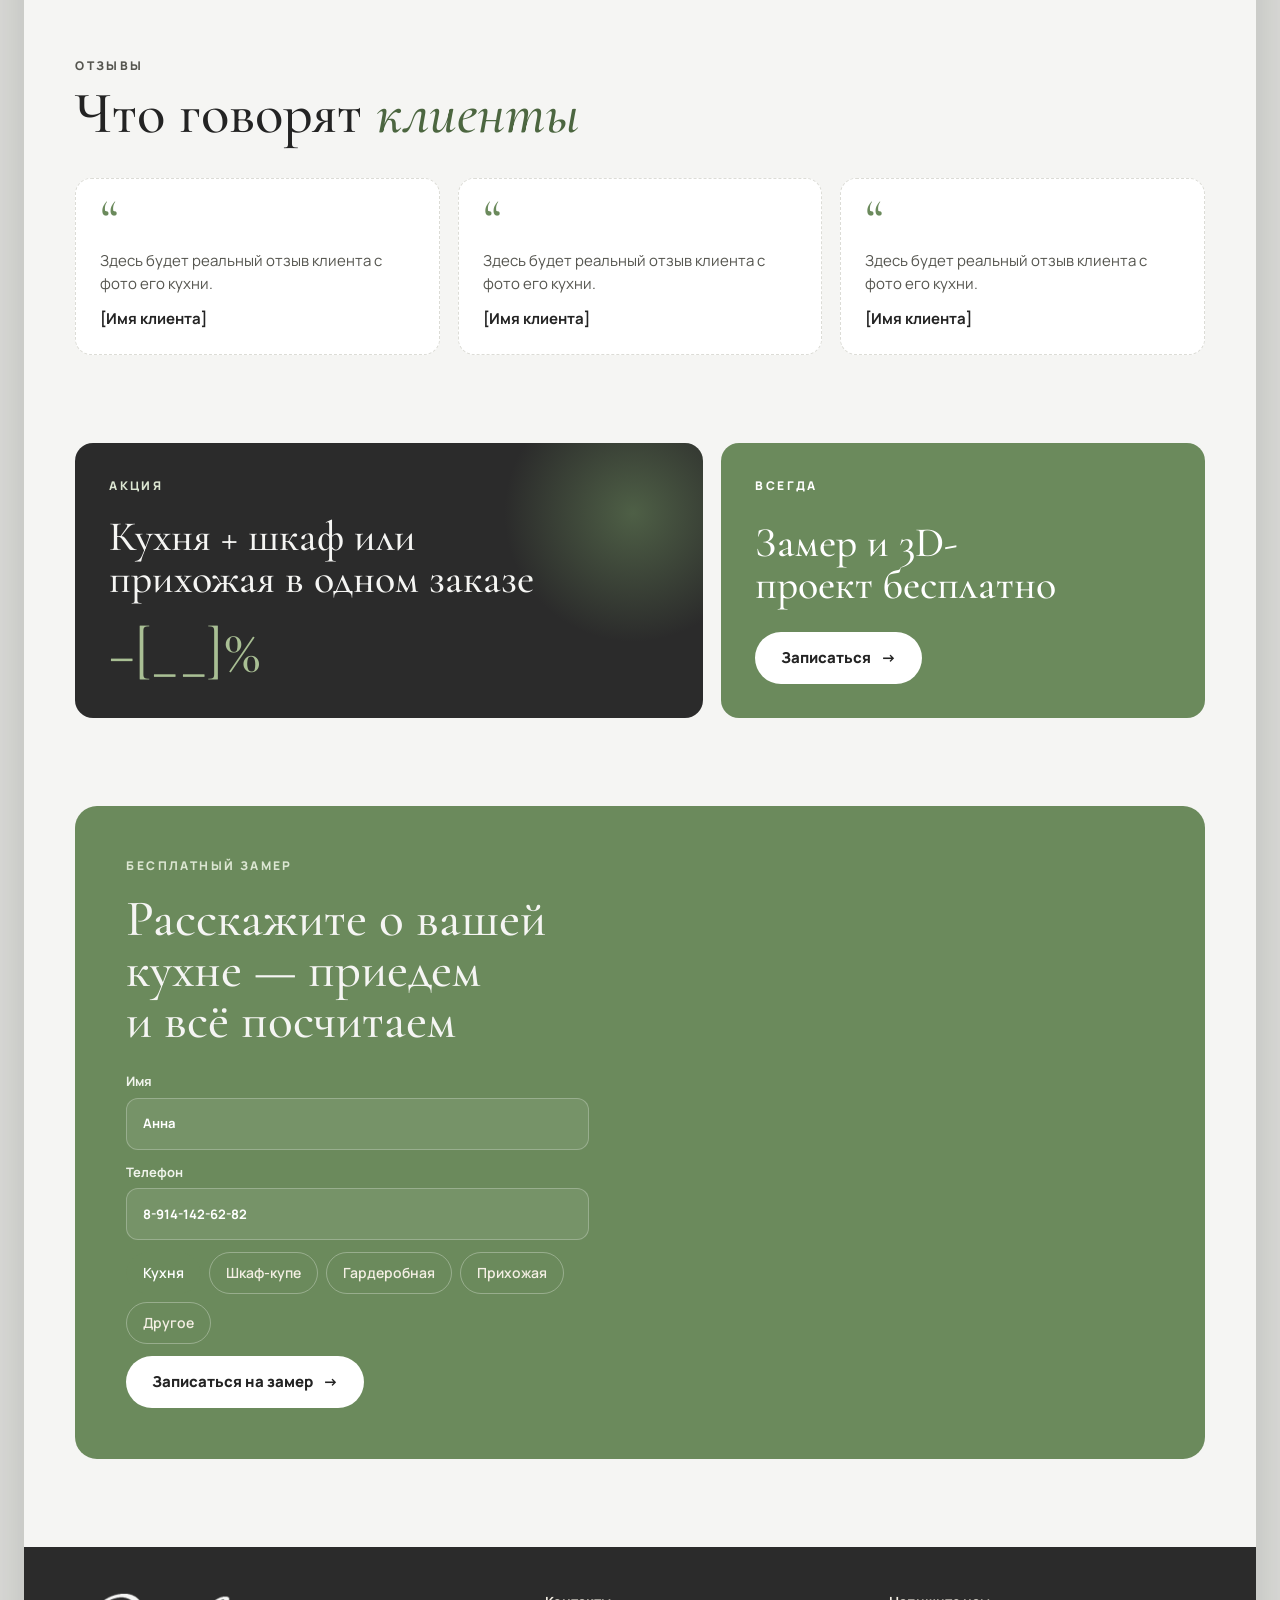
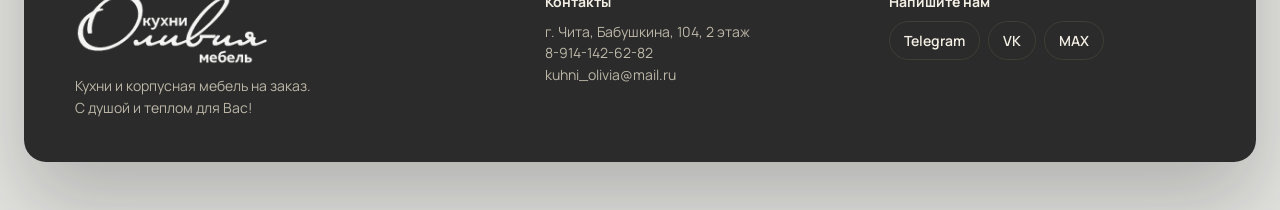
==== commit f4e3073d: "Гамма баннера, логотип Оливии, кухни и корпусная мебель" ====
--- a/index.html
+++ b/index.html
@@ -5,13 +5,13 @@
 <style>
 /* Layout: тёмная демо-панель; «Сайт» — полноэкранный журнальный лендинг на фото; «MAX» — телефон с живыми экранами */
 :root{
-  --olive:#2F3B26; --olive-2:#4F6340; --sage:#A9BF94; --brass:#C9A46E; --brass-2:#E2C9A6;
-  --ink:#16170F; --paper:#F6F2EA; --card:#FFFFFF; --muted:#5E5B51; --line:#E2DBCC; --bg:#EAE5DB;
-  --night:#121410; --on-dark:#F4EFE4;
+  --olive:#6B8A5C; --olive-2:#4C6640; --sage:#A9BF94; --brass:#6B8A5C; --brass-2:#DCE6D2;
+  --ink:#232323; --paper:#F5F5F3; --card:#FFFFFF; --muted:#55554F; --line:#DCDCD6; --bg:#E3E3E0;
+  --night:#2B2B2B; --on-dark:#F5F5F3;
   --display:'Cormorant Garamond', Georgia, serif;
   --body:'Manrope', 'Segoe UI', Arial, sans-serif;
   --hero:url(https://images.unsplash.com/photo-1512916194211-3f2b7f5f7de3?w=1800&q=70&auto=format&fit=crop); --modern:url(https://images.unsplash.com/photo-1610177534644-34d881503b83?w=900&q=70&auto=format&fit=crop); --classic:url(https://images.unsplash.com/photo-1617228069096-4638a7ffc906?w=900&q=70&auto=format&fit=crop); --loft:url(https://images.unsplash.com/photo-1759147960461-b74a7e9a75d4?w=900&q=70&auto=format&fit=crop);
-  --w1:url(https://images.unsplash.com/photo-1502005097973-6a7082348e28?w=900&q=70&auto=format&fit=crop); --w2:url(https://images.unsplash.com/photo-1628797285815-453c1d0d21e3?w=900&q=70&auto=format&fit=crop); --w3:url(https://images.unsplash.com/photo-1632119580908-ae947d4c7691?w=900&q=70&auto=format&fit=crop); --w4:url(https://images.unsplash.com/photo-1631510083755-11ecb5172d81?w=900&q=70&auto=format&fit=crop); --w5:url(https://images.unsplash.com/photo-1683629357963-adf2b1fa9ad9?w=900&q=70&auto=format&fit=crop);
+  --w1:url(https://images.unsplash.com/photo-1502005097973-6a7082348e28?w=900&q=70&auto=format&fit=crop); --w2:url(https://images.unsplash.com/photo-1628797285815-453c1d0d21e3?w=900&q=70&auto=format&fit=crop); --w3:url(https://images.unsplash.com/photo-1632119580908-ae947d4c7691?w=900&q=70&auto=format&fit=crop); --w4:url(https://images.unsplash.com/photo-1631510083755-11ecb5172d81?w=900&q=70&auto=format&fit=crop); --w5:url(https://images.unsplash.com/photo-1683629357963-adf2b1fa9ad9?w=900&q=70&auto=format&fit=crop); --c1:url(https://images.unsplash.com/photo-1672137233327-37b0c1049e77?w=900&q=70&auto=format&fit=crop); --c2:url(https://images.unsplash.com/photo-1708397016786-8916880649b8?w=900&q=70&auto=format&fit=crop); --c3:url(https://images.unsplash.com/photo-1643949914877-b20f30792c1e?w=900&q=70&auto=format&fit=crop); --c4:url(https://images.unsplash.com/photo-1784651859318-d9300849bf34?w=900&q=70&auto=format&fit=crop); --render:url([data-uri]); --sketch:url([data-uri]);
 }
 @media (prefers-color-scheme: dark){:root:not([data-theme="light"]){--paper:#171914;--card:#20231C;--ink:#EEE9DD;--muted:#B5AF9F;--line:#33372D;--bg:#0E100C;--olive-2:#A9BF94;color-scheme:dark}}
 :root[data-theme="dark"]{--paper:#171914;--card:#20231C;--ink:#EEE9DD;--muted:#B5AF9F;--line:#33372D;--bg:#0E100C;--olive-2:#A9BF94;color-scheme:dark}
@@ -30,14 +30,14 @@
 .demobar .tag{font-size:12px;letter-spacing:.18em;text-transform:uppercase;color:var(--brass-2);font-weight:700}
 .tabs{display:flex;gap:4px;background:#22251E;padding:4px;border-radius:999px}
 .tabs button{border:0;background:transparent;color:#CFC8B8;padding:10px 18px;border-radius:999px;font-weight:700;font-size:14px;min-height:44px;transition:background .25s,color .25s}
-.tabs button[aria-selected="true"]{background:var(--brass);color:#16170F}
+.tabs button[aria-selected="true"]{background:var(--brass);color:#fff}
 .demobar .note{font-size:12px;color:#9E998B}
 
 /* ====== SITE ====== */
 .site{max-width:1280px;margin:0 auto;background:var(--paper);border-radius:22px;overflow:hidden;box-shadow:0 40px 80px rgba(10,12,8,.22)}
-.hero{position:relative;min-height:640px;color:var(--on-dark);display:flex;flex-direction:column;isolation:isolate;overflow:hidden}
+.hero{position:relative;min-height:640px;color:var(--ink);display:flex;flex-direction:column;isolation:isolate;overflow:hidden}
 .hero .bg{position:absolute;inset:0;background:var(--hero) center/cover;z-index:-2;animation:kb 18s ease-out both}
-.hero::after{content:"";position:absolute;inset:0;z-index:-1;background:linear-gradient(90deg,rgba(14,16,11,.88) 0%,rgba(14,16,11,.55) 48%,rgba(14,16,11,.15) 100%)}
+.hero::after{content:"";position:absolute;inset:0;z-index:-1;background:linear-gradient(90deg,rgba(245,245,243,.97) 0%,rgba(245,245,243,.88) 42%,rgba(245,245,243,.1) 78%)}
 @keyframes kb{from{transform:scale(1.15)}to{transform:scale(1)}}
 .nav{display:flex;align-items:center;justify-content:space-between;gap:20px;padding:22px clamp(18px,4vw,56px);flex-wrap:wrap}
 .logo{display:flex;align-items:center;gap:12px;font-family:var(--display);font-weight:600;font-size:28px;letter-spacing:.24em}
@@ -47,29 +47,29 @@
 .links a:hover::after{transform:scaleX(1)}
 .tel{font-weight:800;font-variant-numeric:tabular-nums;letter-spacing:.02em}
 .hero-in{flex:1;display:flex;flex-direction:column;justify-content:center;gap:28px;padding:20px clamp(18px,4vw,56px) 56px;max-width:760px}
-.kicker{display:inline-flex;align-items:center;gap:12px;font-size:12px;letter-spacing:.22em;text-transform:uppercase;font-weight:700;color:var(--brass-2)}
+.kicker{display:inline-flex;align-items:center;gap:12px;font-size:12px;letter-spacing:.22em;text-transform:uppercase;font-weight:700;color:var(--olive-2)}
 .kicker::before{content:"";width:34px;height:1px;background:var(--brass)}
 .hero h1{font-family:var(--display);font-weight:500;font-size:clamp(46px,7vw,96px);line-height:.95;letter-spacing:-.01em}
-.hero h1 em{font-style:italic;color:var(--brass-2)}
+.hero h1 em{font-style:italic;color:var(--olive)}
 .hero h1 .ln{display:block;overflow:hidden}
 .hero h1 .ln span{display:block;animation:up 1s cubic-bezier(.2,.8,.2,1) both}
 .hero h1 .ln:nth-child(2) span{animation-delay:.12s}.hero h1 .ln:nth-child(3) span{animation-delay:.24s}
 @keyframes up{from{transform:translateY(105%)}to{transform:none}}
-.hero .lead{font-size:18px;max-width:46ch;color:#DCD6C8;animation:fade 1s .5s both}
+.hero .lead{font-size:18px;max-width:46ch;color:#4A4A45;animation:fade 1s .5s both}
 @keyframes fade{from{opacity:0;transform:translateY(12px)}to{opacity:1;transform:none}}
 .ctas{display:flex;gap:12px;flex-wrap:wrap;animation:fade 1s .7s both}
 .btn{display:inline-flex;align-items:center;gap:10px;justify-content:center;min-height:52px;padding:0 26px;border-radius:999px;border:0;font-weight:800;font-size:15px;text-decoration:none;transition:transform .25s, box-shadow .25s, background .25s}
 .btn:hover{transform:translateY(-2px);box-shadow:0 14px 28px rgba(0,0,0,.25)}
 .btn .arr{transition:transform .25s}.btn:hover .arr{transform:translateX(4px)}
-.b-brass{background:var(--brass);color:#16170F}
-.b-glass{background:rgba(255,255,255,.12);color:#fff;border:1px solid rgba(255,255,255,.35);backdrop-filter:blur(8px)}
+.b-brass{background:var(--brass);color:#fff}
+.b-glass{background:rgba(255,255,255,.6);color:var(--ink);border:1px solid rgba(35,35,35,.35)}
 .b-olive{background:var(--olive);color:#F4EFE4}
 .badges{display:flex;gap:10px;flex-wrap:wrap;animation:fade 1s .9s both}
-.badges span{font-size:13px;font-weight:600;padding:8px 14px;border-radius:999px;background:rgba(255,255,255,.1);border:1px solid rgba(255,255,255,.22)}
+.badges span{font-size:13px;font-weight:600;padding:8px 14px;border-radius:999px;background:rgba(255,255,255,.7);border:1px solid var(--line)}
 
 .ticker{background:var(--olive);color:var(--on-dark);overflow:hidden;white-space:nowrap;padding:16px 0}
 .ticker div{display:inline-flex;gap:48px;animation:tick 28s linear infinite;padding-left:48px;font-family:var(--display);font-size:24px;font-style:italic}
-.ticker b{color:var(--brass);font-style:normal}
+.ticker b{color:#fff;font-style:normal}
 @keyframes tick{to{transform:translateX(-50%)}}
 
 .sec{padding:88px clamp(18px,4vw,56px) 0}
@@ -86,12 +86,12 @@
 .sty:hover .ph{transform:scale(1.07)}
 .sty h3{font-family:var(--display);font-size:38px;font-weight:500;line-height:1}
 .sty .meta{display:flex;justify-content:space-between;align-items:center;margin-top:12px;font-size:14px}
-.sty .go{width:44px;height:44px;border-radius:50%;background:var(--brass);color:#16170F;display:flex;align-items:center;justify-content:center;font-weight:800;transition:transform .3s}
+.sty .go{width:44px;height:44px;border-radius:50%;background:var(--brass);color:#fff;display:flex;align-items:center;justify-content:center;font-weight:800;transition:transform .3s}
 .sty:hover .go{transform:rotate(-45deg)}
 
 .about{display:grid;grid-template-columns:1fr 1fr;gap:48px;align-items:center}
-.about .pic{border-radius:18px;min-height:460px;background:var(--w2) center/cover;position:relative}
-.about .stamp{position:absolute;right:-14px;bottom:28px;background:var(--brass);color:#16170F;border-radius:14px;padding:18px 20px;font-weight:800;max-width:220px;box-shadow:0 18px 30px rgba(0,0,0,.2)}
+.about .pic{border-radius:18px;min-height:460px;background:var(--sketch) center/cover;position:relative}
+.about .stamp{position:absolute;right:-14px;bottom:28px;background:var(--brass);color:#fff;border-radius:14px;padding:18px 20px;font-weight:800;max-width:220px;box-shadow:0 18px 30px rgba(0,0,0,.2)}
 .about .stamp small{display:block;font-weight:600;font-size:12px}
 .facts{display:grid;grid-template-columns:1fr 1fr;gap:14px;margin-top:26px}
 .facts div{border:1px solid var(--line);border-radius:14px;padding:18px;background:var(--card)}
@@ -124,23 +124,24 @@
 .pr{border-radius:18px;padding:34px;min-height:240px;display:flex;flex-direction:column;justify-content:space-between;gap:20px;position:relative;overflow:hidden}
 .pr h3{font-family:var(--display);font-size:42px;font-weight:500;line-height:1}
 .pr.a{background:var(--night);color:var(--on-dark)}
-.pr.a::after{content:"";position:absolute;right:-60px;top:-60px;width:260px;height:260px;border-radius:50%;background:radial-gradient(circle,rgba(201,164,110,.45),transparent 70%)}
-.pr.b{background:var(--brass);color:#16170F}
-.pct{font-family:var(--display);font-size:64px;line-height:1;color:var(--brass-2)}
+.pr.a::after{content:"";position:absolute;right:-60px;top:-60px;width:260px;height:260px;border-radius:50%;background:radial-gradient(circle,rgba(107,138,92,.55),transparent 70%)}
+.pr.b{background:var(--brass);color:#fff}
+.pct{font-family:var(--display);font-size:64px;line-height:1;color:var(--sage)}
 
 .cta{margin:88px clamp(18px,4vw,56px) 0;border-radius:22px;overflow:hidden;display:grid;grid-template-columns:1fr 1fr;background:var(--olive);color:var(--on-dark)}
 .cta .l{padding:clamp(24px,4vw,52px);display:flex;flex-direction:column;gap:18px}
 .cta h2{font-family:var(--display);font-weight:500;font-size:clamp(36px,4vw,56px);line-height:1}
-.cta .r{background:var(--w4) center/cover;min-height:320px}
+.cta .r{background:var(--c4) center/cover;min-height:320px}
 .form{display:grid;gap:12px;margin-top:6px}
-.form label{display:grid;gap:6px;font-size:13px;font-weight:700;color:#DCE3D2}
+.form label{display:grid;gap:6px;font-size:13px;font-weight:700;color:#F0F4EC}
 .form input{min-height:52px;border-radius:12px;border:1px solid rgba(255,255,255,.25);background:rgba(255,255,255,.08);color:#fff;padding:0 16px;font:inherit}
 .chips{display:flex;flex-wrap:wrap;gap:8px}
 .chips button{border:1px solid rgba(255,255,255,.3);background:transparent;color:#F4EFE4;border-radius:999px;padding:8px 16px;min-height:42px;font-size:14px;font-weight:600;transition:background .2s}
-.chips button[aria-pressed="true"]{background:var(--brass);color:#16170F;border-color:var(--brass)}
+.chips button[aria-pressed="true"]{background:var(--brass);color:#fff;border-color:var(--brass)}
 .ok{background:rgba(255,255,255,.12);border-radius:12px;padding:14px;font-size:14px;animation:fade .5s both}
 .foot{margin-top:88px;background:var(--night);color:#BDB7A8;padding:44px clamp(18px,4vw,56px);display:grid;grid-template-columns:1.4fr 1fr 1fr;gap:28px;font-size:14px}
 .foot b{color:#F4EFE4;display:block;margin-bottom:8px}
+.logoimg{height:58px;width:auto;display:block}
 .foot .big{font-family:var(--display);font-size:34px;color:#F4EFE4;letter-spacing:.2em}
 .mess{display:flex;gap:8px;flex-wrap:wrap}
 .mess span{border:1px solid #3C4035;border-radius:999px;padding:8px 14px;color:#F4EFE4;font-weight:600}
@@ -170,7 +171,7 @@
 .page[data-off]{transform:translateX(40px);opacity:0;pointer-events:none}
 .ahero{border-radius:20px;min-height:150px;flex:none;background:linear-gradient(rgba(14,16,11,.1),rgba(14,16,11,.8)),var(--hero) center/cover;color:#fff;padding:18px;display:flex;flex-direction:column;justify-content:flex-end;gap:8px}
 .ahero h3{font-family:var(--display);font-size:24px;font-weight:500;line-height:1}
-.pill{align-self:flex-start;background:var(--brass);color:#16170F;font-size:10px;font-weight:800;padding:5px 10px;border-radius:999px;letter-spacing:.06em}
+.pill{align-self:flex-start;background:var(--brass);color:#fff;font-size:10px;font-weight:800;padding:5px 10px;border-radius:999px;letter-spacing:.06em}
 .tiles{display:grid;grid-template-columns:1fr 1fr;gap:10px}
 .tile{border:0;border-radius:18px;padding:12px;min-height:86px;text-align:left;display:flex;flex-direction:column;justify-content:space-between;font-weight:800;font-size:15px;transition:transform .2s;position:relative;overflow:hidden;color:#fff}
 .tile:active{transform:scale(.96)}
@@ -178,7 +179,7 @@
 .tile.ph{background-size:cover;background-position:center}
 .tile.ph::before{content:"";position:absolute;inset:0;background:linear-gradient(transparent,rgba(10,12,8,.75))}
 .tile > *{position:relative}
-.t-brass{background:var(--brass);color:#16170F}
+.t-brass{background:var(--brass);color:#fff}
 .acard{border-radius:16px;overflow:hidden;position:relative;min-height:150px;background-size:cover;background-position:center;color:#fff;display:flex;flex-direction:column;justify-content:flex-end;padding:12px;flex:none}
 .acard::before{content:"";position:absolute;inset:0;background:linear-gradient(transparent 35%,rgba(10,12,8,.8))}
 .acard > *{position:relative}
@@ -187,7 +188,7 @@
 .abtn{border:0;min-height:52px;border-radius:999px;background:var(--olive);color:#F4EFE4;font-weight:800;font-size:15px;flex:none}
 .prm{border-radius:16px;padding:16px;flex:none}
 .prm h4{font-family:var(--display);font-size:26px;font-weight:500;margin:0}
-.prm.a{background:var(--night);color:#F4EFE4}.prm.b{background:var(--brass);color:#16170F}
+.prm.a{background:var(--night);color:#F4EFE4}.prm.b{background:var(--brass);color:#fff}
 .field{display:grid;gap:6px;font-size:12px;font-weight:700}
 .field input{min-height:46px;border:1px solid var(--line);border-radius:12px;padding:0 12px;font:inherit;font-size:14px;background:var(--card);color:var(--ink)}
 .page .chips button{border-color:var(--line);color:var(--ink)}
@@ -229,28 +230,28 @@
   <header class="hero">
     <div class="bg" role="img" aria-label="Современная кухня с деревянными фасадами и островом"></div>
     <div class="nav">
-      <div class="logo"><svg viewBox="0 0 200 300" width="20" height="30" aria-hidden="true"><path d="M100 18 C152 66 174 128 162 190 C152 240 122 262 100 272 C78 262 48 240 38 190 C26 128 48 66 100 18 Z" fill="#C9A46E"/><path d="M100 10 V111 M20 111 H180 M20 173 H180 M20 229 H180" stroke="#16170F" stroke-width="12"/></svg>ОЛИВИЯ</div>
+      <div class="logo"><img class="logoimg" src="[data-uri]" alt="Оливия — кухни и мебель"></div>
       <nav class="links" aria-label="Разделы"><a href="#s-styles">Стили</a><a href="#s-about">О нас</a><a href="#s-steps">Этапы</a><a href="#s-works">Работы</a><a href="#s-form">Замер</a></nav>
       <span class="tel">8-914-142-62-82</span>
     </div>
     <div class="hero-in">
-      <span class="kicker">Чита · собственное производство</span>
+      <span class="kicker">Чита · кухни и корпусная мебель</span>
       <h1><span class="ln"><span>Кухни и мебель,</span></span><span class="ln"><span>сделанные <em>точно</em></span></span><span class="ln"><span>под ваш дом</span></span></h1>
-      <p class="lead">Проектируем, производим и собираем кухни, диваны, кресла и свет по индивидуальным размерам — с душой и теплом.</p>
+      <p class="lead">Проектируем и изготавливаем кухни и корпусную мебель по вашим размерам: шкафы-купе, гардеробные, прихожие — с душой и теплом.</p>
       <div class="ctas"><a class="btn b-brass" href="#s-form">Записаться на замер <span class="arr">→</span></a><button class="btn b-glass" type="button" data-go-app>Открыть в MAX</button></div>
       <div class="badges"><span>Цена от производителя</span><span>Замер бесплатно</span><span>3D-проект в подарок</span></div>
     </div>
   </header>
 
   <div class="ticker" aria-hidden="true"><div>
-    <span>Кухни <b>·</b></span><span>Диваны <b>·</b></span><span>Кресла <b>·</b></span><span>Стулья <b>·</b></span><span>Светильники <b>·</b></span><span>По вашим размерам <b>·</b></span>
-    <span>Кухни <b>·</b></span><span>Диваны <b>·</b></span><span>Кресла <b>·</b></span><span>Стулья <b>·</b></span><span>Светильники <b>·</b></span><span>По вашим размерам <b>·</b></span>
+    <span>Кухни <b>·</b></span><span>Шкафы-купе <b>·</b></span><span>Гардеробные <b>·</b></span><span>Прихожие <b>·</b></span><span>Встроенная мебель <b>·</b></span><span>По вашим размерам <b>·</b></span>
+    <span>Кухни <b>·</b></span><span>Шкафы-купе <b>·</b></span><span>Гардеробные <b>·</b></span><span>Прихожие <b>·</b></span><span>Встроенная мебель <b>·</b></span><span>По вашим размерам <b>·</b></span>
   </div></div>
 
   <section class="sec rv-in" id="s-styles">
     <div class="head"><div><p class="eb">Стили кухонь</p><h2>Выберите <em>характер</em> кухни</h2></div><p>Каждую кухню проектируем под ваши размеры, бюджет и технику. Цена — от производителя.</p></div>
     <div class="styles">
-      <a class="sty" href="#s-form"><div class="ph" style="background-image:var(--modern)"></div><h3>Модерн</h3><div class="meta"><span>от [___] ₽</span><span class="go">↗</span></div></a>
+      <a class="sty" href="#s-form"><div class="ph" style="background-image:var(--render)"></div><h3>Модерн</h3><div class="meta"><span>от [___] ₽</span><span class="go">↗</span></div></a>
       <a class="sty" href="#s-form"><div class="ph" style="background-image:var(--classic)"></div><h3>Классика</h3><div class="meta"><span>от [___] ₽</span><span class="go">↗</span></div></a>
       <a class="sty" href="#s-form"><div class="ph" style="background-image:var(--loft)"></div><h3>Лофт</h3><div class="meta"><span>от [___] ₽</span><span class="go">↗</span></div></a>
     </div>
@@ -258,13 +259,13 @@
 
   <section class="sec rv-in" id="s-about">
     <div class="about">
-      <div class="pic" role="img" aria-label="Кухня с открытыми полками и островом"><div class="stamp">Замер и 3D-проект<small>бесплатно, в удобное время</small></div></div>
+      <div class="pic" role="img" aria-label="Дизайн-проект: эскиз интерьера"><div class="stamp">Замер и 3D-проект<small>бесплатно, в удобное время</small></div></div>
       <div>
         <p class="eb">О салоне</p>
-        <h2>Делаем сами — <em>поэтому дешевле</em></h2>
-        <p style="color:var(--muted);margin-top:16px;max-width:46ch">Собственное производство в Чите: без посредников и наценок салонов. Шоурум на Бабушкина, 104 — приходите посмотреть материалы вживую.</p>
+        <h2>Работаем с фабриками — <em>без наценок</em></h2>
+        <p style="color:var(--muted);margin-top:16px;max-width:46ch">Сотрудничаем с проверенными мебельными фабриками, поэтому цена от производителя — без наценок посредников. Шоурум на Бабушкина, 104 — приходите посмотреть материалы вживую.</p>
         <div class="facts">
-          <div><b>Своё</b><span>производство</span></div>
+          <div><b>Фабрики</b><span>проверенные партнёры</span></div>
           <div><b>[__] лет</b><span>гарантия</span></div>
           <div><b>[__]</b><span>материалы и фурнитура</span></div>
           <div><b>Под ключ</b><span>доставка и сборка</span></div>
@@ -280,7 +281,7 @@
       <div class="tl"><span class="n">2</span><h3>Замер</h3><p>дизайнер приезжает бесплатно</p></div>
       <div class="tl"><span class="n">3</span><h3>3D-проект</h3><p>видите кухню заранее</p></div>
       <div class="tl"><span class="n">4</span><h3>Договор</h3><p>фиксируем цену и срок</p></div>
-      <div class="tl"><span class="n">5</span><h3>Производство</h3><p>на своём производстве</p></div>
+      <div class="tl"><span class="n">5</span><h3>Изготовление</h3><p>на фабрике-партнёре</p></div>
       <div class="tl"><span class="n">6</span><h3>Сборка</h3><p>доставка и монтаж под ключ</p></div>
     </div>
   </section>
@@ -289,10 +290,10 @@
     <div class="head"><div><p class="eb">Наши работы</p><h2>Кухни и мебель <em>в домах Читы</em></h2></div><p>Фото — примеры для макета. Заменим на реальные работы салона.</p></div>
     <div class="gallery">
       <figure class="g tall"><div class="ph" style="background-image:var(--w1)"></div><figcaption><b>Светлая кухня с видом в сад</b>[район / ЖК] · [срок]</figcaption></figure>
-      <figure class="g wide"><div class="ph" style="background-image:var(--w3)"></div><figcaption><b>Гостиная с зелёным диваном</b>[район / ЖК]</figcaption></figure>
+      <figure class="g wide"><div class="ph" style="background-image:var(--c1)"></div><figcaption><b>Шкаф-купе в спальне</b>[район / ЖК]</figcaption></figure>
       <figure class="g tall"><div class="ph" style="background-image:var(--w2)"></div><figcaption><b>Кухня с открытыми полками</b>[район / ЖК]</figcaption></figure>
       <figure class="g"><div class="ph" style="background-image:var(--w5)"></div><figcaption><b>Кухня с островом</b>[район / ЖК]</figcaption></figure>
-      <figure class="g"><div class="ph" style="background-image:var(--w4)"></div><figcaption><b>Велюровый диван</b>[район / ЖК]</figcaption></figure>
+      <figure class="g"><div class="ph" style="background-image:var(--c2)"></div><figcaption><b>Гардеробная с подсветкой</b>[район / ЖК]</figcaption></figure>
     </div>
   </section>
 
@@ -307,28 +308,28 @@
 
   <section class="sec rv-in">
     <div class="promo">
-      <div class="pr a"><p class="eb" style="color:var(--brass-2)">Акция</p><h3>Комплект под ключ: кухня + стулья + свет</h3><span class="pct">−[__]%</span></div>
-      <div class="pr b"><p class="eb" style="color:#16170F">Всегда</p><h3>Замер и 3D-проект бесплатно</h3><a class="btn b-olive" href="#s-form" style="align-self:flex-start">Записаться <span class="arr">→</span></a></div>
+      <div class="pr a"><p class="eb" style="color:#DCE6D2">Акция</p><h3>Кухня + шкаф или прихожая в одном заказе</h3><span class="pct">−[__]%</span></div>
+      <div class="pr b"><p class="eb" style="color:#fff">Всегда</p><h3>Замер и 3D-проект бесплатно</h3><a class="btn" href="#s-form" style="align-self:flex-start;background:#fff;color:#232323">Записаться <span class="arr">→</span></a></div>
     </div>
   </section>
 
   <section class="cta rv-in" id="s-form">
     <div class="l">
-      <p class="eb" style="color:var(--brass-2)">Бесплатный замер</p>
+      <p class="eb" style="color:#DCE6D2">Бесплатный замер</p>
       <h2>Расскажите о вашей кухне — приедем и всё посчитаем</h2>
       <form class="form" id="siteForm" novalidate>
         <label for="f-name">Имя<input id="f-name" value="Анна"></label>
         <label for="f-phone">Телефон<input id="f-phone" inputmode="tel" value="8-914-142-62-82"></label>
-        <div class="chips" id="f-what" aria-label="Что нужно"><button type="button" aria-pressed="true">Кухня</button><button type="button" aria-pressed="false">Диван</button><button type="button" aria-pressed="false">Кресла</button><button type="button" aria-pressed="false">Стулья</button><button type="button" aria-pressed="false">Свет</button></div>
-        <button class="btn b-brass" type="submit" style="justify-self:start">Записаться на замер <span class="arr">→</span></button>
+        <div class="chips" id="f-what" aria-label="Что нужно"><button type="button" aria-pressed="true">Кухня</button><button type="button" aria-pressed="false">Шкаф-купе</button><button type="button" aria-pressed="false">Гардеробная</button><button type="button" aria-pressed="false">Прихожая</button><button type="button" aria-pressed="false">Другое</button></div>
+        <button class="btn" type="submit" style="justify-self:start;background:#fff;color:#232323">Записаться на замер <span class="arr">→</span></button>
         <p class="ok" id="siteOk" hidden>Готово! В рабочей версии заявка сразу придёт Оле в Telegram или MAX. Это демо — ничего не отправлено.</p>
       </form>
     </div>
-    <div class="r" role="img" aria-label="Уютная гостиная с диваном"></div>
+    <div class="r" role="img" aria-label="Встроенный шкаф в спальне"></div>
   </section>
 
   <footer class="foot">
-    <div><span class="big">ОЛИВИЯ</span><p style="margin-top:10px">Кухни и мебель на заказ.<br>С душой и теплом для Вас!</p></div>
+    <div><img class="logoimg" style="height:74px" src="[data-uri]" alt="Оливия — кухни и мебель"><p style="margin-top:10px">Кухни и корпусная мебель на заказ.<br>С душой и теплом для Вас!</p></div>
     <div><b>Контакты</b>г. Чита, Бабушкина, 104, 2 этаж<br>8-914-142-62-82<br>kuhni_olivia@mail.ru</div>
     <div><b>Напишите нам</b><div class="mess"><span>Telegram</span><span>VK</span><span>MAX</span></div></div>
   </footer>
@@ -351,41 +352,40 @@
   <div class="device"><div class="screen">
     <div class="abar">
       <button class="back" id="aBack" aria-label="Назад" hidden>‹</button>
-      <span class="av" aria-hidden="true"><svg viewBox="0 0 200 300" width="14" height="21"><path d="M100 18 C152 66 174 128 162 190 C152 240 122 262 100 272 C78 262 48 240 38 190 C26 128 48 66 100 18 Z" fill="#C9A46E"/></svg></span>
-      <div><b>Оливия — кухни и мебель</b><small>● онлайн</small></div>
+      <span class="av" aria-hidden="true"><img src="[data-uri]" alt="" style="width:24px;height:auto"></span><div><img src="[data-uri]" alt="Оливия — кухни и мебель" style="height:30px;width:auto;display:block"><small>● онлайн</small></div>
     </div>
     <div class="pages">
       <div class="page" data-p="home">
-        <div class="ahero"><span class="pill">ЗАМЕР И 3D БЕСПЛАТНО</span><h3>Кухни и мебель по вашим размерам</h3></div>
+        <div class="ahero" style="background-image:linear-gradient(rgba(14,16,11,.05),rgba(14,16,11,.7)),var(--render)"><span class="pill">ЗАМЕР И 3D БЕСПЛАТНО</span><h3>Кухни и мебель по вашим размерам</h3></div>
         <div class="tiles">
           <button class="tile ph" style="background-image:var(--modern)" data-to="catalog"><small>КАТАЛОГ</small><span>Стили и цены</span></button>
-          <button class="tile ph" style="background-image:var(--w3)" data-to="works"><small>ПОРТФОЛИО</small><span>Наши работы</span></button>
+          <button class="tile ph" style="background-image:var(--c1)" data-to="works"><small>ПОРТФОЛИО</small><span>Наши работы</span></button>
           <button class="tile ph" style="background-image:var(--w5)" data-to="promo"><small>ВЫГОДНО</small><span>Акции</span></button>
           <button class="tile t-brass" data-to="book"><small>БЕСПЛАТНО</small><span>Записаться на замер</span></button>
         </div>
       </div>
       <div class="page" data-p="catalog" data-off>
-        <div class="acard" style="background-image:var(--modern)"><b>Модерн</b><span>от [___] ₽</span></div>
+        <div class="acard" style="background-image:var(--render)"><b>Модерн</b><span>от [___] ₽</span></div>
         <div class="acard" style="background-image:var(--classic)"><b>Классика</b><span>от [___] ₽</span></div>
         <div class="acard" style="background-image:var(--loft)"><b>Лофт</b><span>от [___] ₽</span></div>
         <button class="abtn" data-to="book">Узнать цену под мои размеры</button>
       </div>
       <div class="page" data-p="works" data-off>
         <div class="acard" style="background-image:var(--w1);min-height:220px"><b>Светлая кухня</b><span>[район / ЖК]</span></div>
-        <div class="acard" style="background-image:var(--w3)"><b>Гостиная с диваном</b><span>[район / ЖК]</span></div>
+        <div class="acard" style="background-image:var(--c1)"><b>Шкаф-купе</b><span>[район / ЖК]</span></div>
         <div class="acard" style="background-image:var(--w2)"><b>Кухня с полками</b><span>[район / ЖК]</span></div>
         <button class="abtn" data-to="book">Хочу так же</button>
       </div>
       <div class="page" data-p="promo" data-off>
-        <div class="prm a"><h4>Комплект под ключ</h4><p style="font-size:13px">Кухня + стулья + свет — скидка [__]%</p></div>
+        <div class="prm a"><h4>Комплект под ключ</h4><p style="font-size:13px">Кухня + шкаф или прихожая — скидка [__]%</p></div>
         <div class="prm b"><h4>Замер и 3D бесплатно</h4><p style="font-size:13px">Дизайнер приедет в удобное время</p></div>
-        <div class="acard" style="background-image:var(--w4)"><b>Диваны по размеру</b><span>ткань и цвет на выбор</span></div>
+        <div class="acard" style="background-image:var(--c2)"><b>Гардеробные</b><span>по вашим размерам</span></div>
         <button class="abtn" data-to="book">Записаться</button>
       </div>
       <div class="page" data-p="book" data-off>
         <label class="field" for="a-name">Имя<input id="a-name" value="Анна"></label>
         <label class="field" for="a-phone">Телефон<input id="a-phone" inputmode="tel" value="8-914-142-62-82"></label>
-        <div class="field">Что нужно<div class="chips" id="a-what"><button type="button" aria-pressed="true">Кухня</button><button type="button" aria-pressed="false">Диван</button><button type="button" aria-pressed="false">Свет</button></div></div>
+        <div class="field">Что нужно<div class="chips" id="a-what"><button type="button" aria-pressed="true">Кухня</button><button type="button" aria-pressed="false">Шкаф</button><button type="button" aria-pressed="false">Гардеробная</button></div></div>
         <div class="field">День замера<div class="chips" id="a-day"><button type="button" aria-pressed="false">Пт</button><button type="button" aria-pressed="true">Сб</button><button type="button" aria-pressed="false">Пн</button><button type="button" aria-pressed="false">Вт</button></div></div>
         <div class="field">Время<div class="chips" id="a-time"><button type="button" aria-pressed="false">10:00</button><button type="button" aria-pressed="true">14:00</button><button type="button" aria-pressed="false">18:00</button></div></div>
         <button class="abtn" id="aSend">Записаться на замер</button>
@@ -430,4 +430,4 @@
 })();
 </script>
 
-</body></html>
+</body></html>
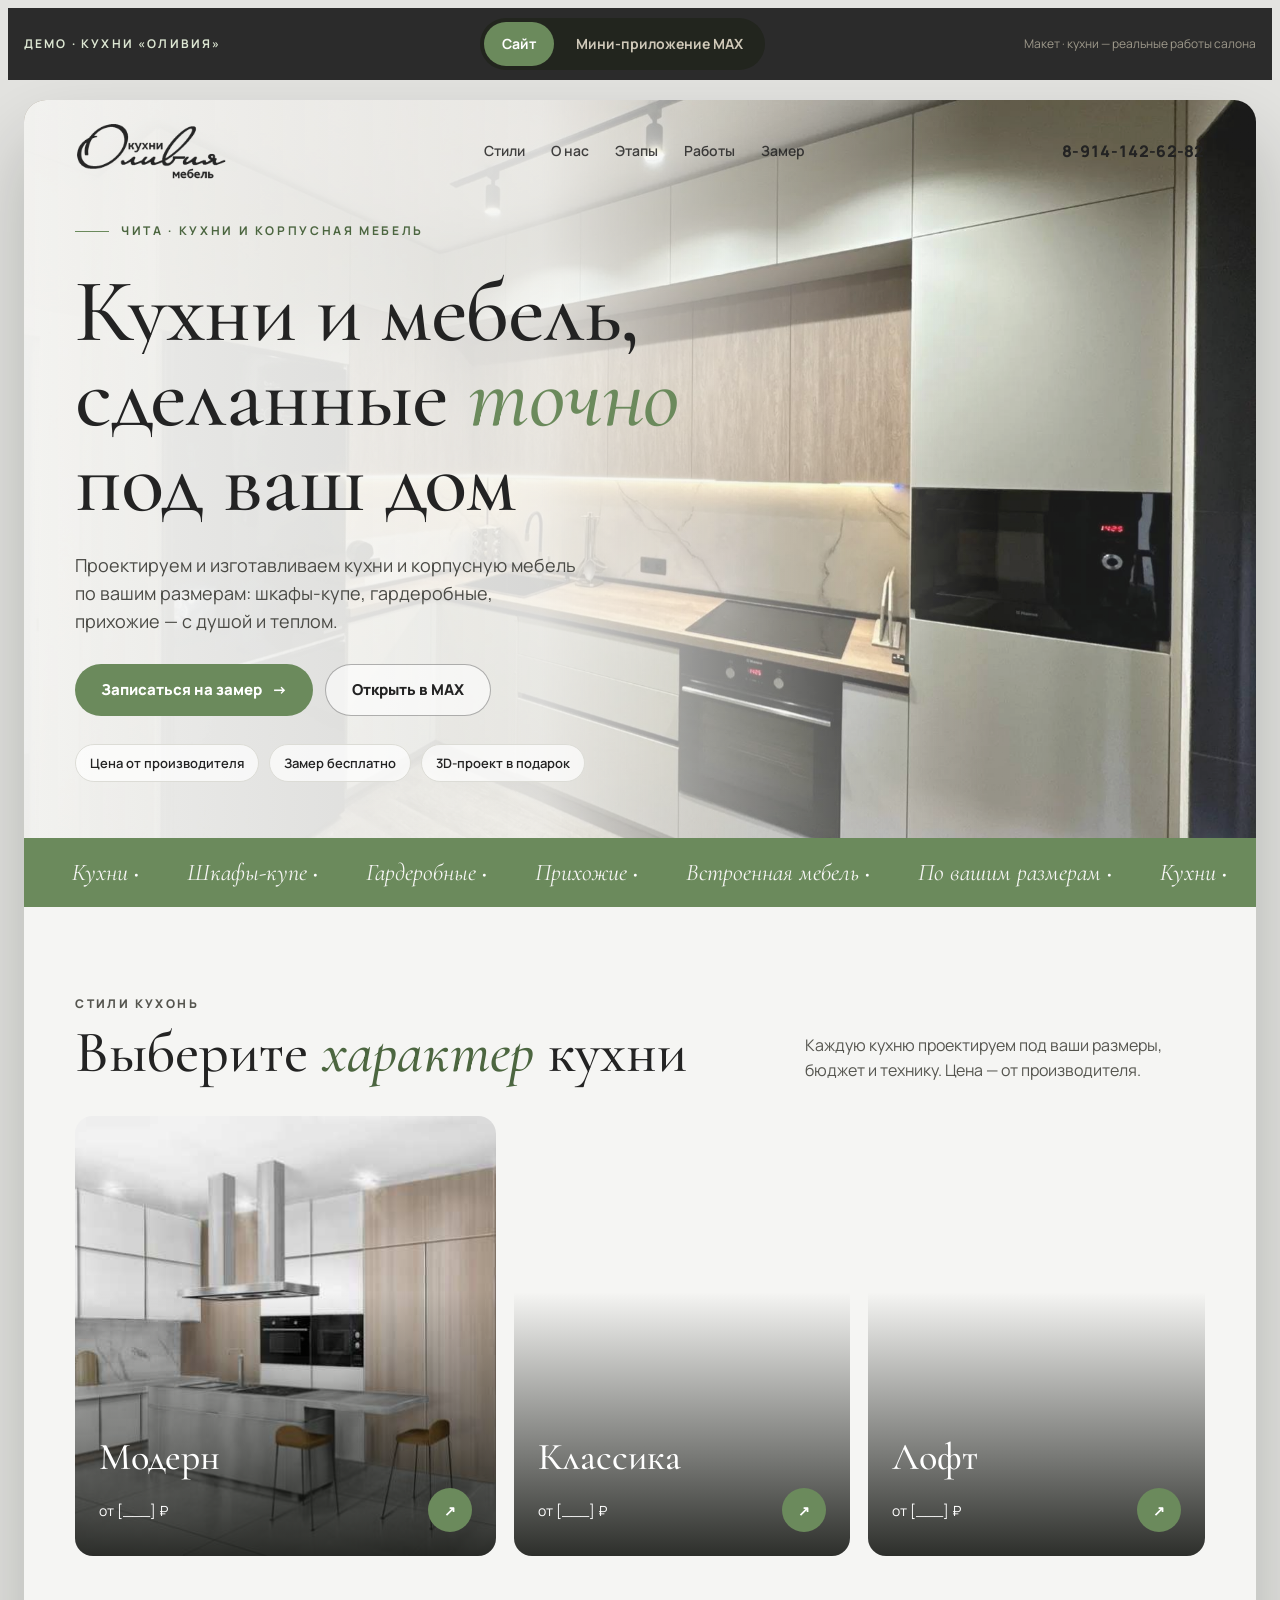
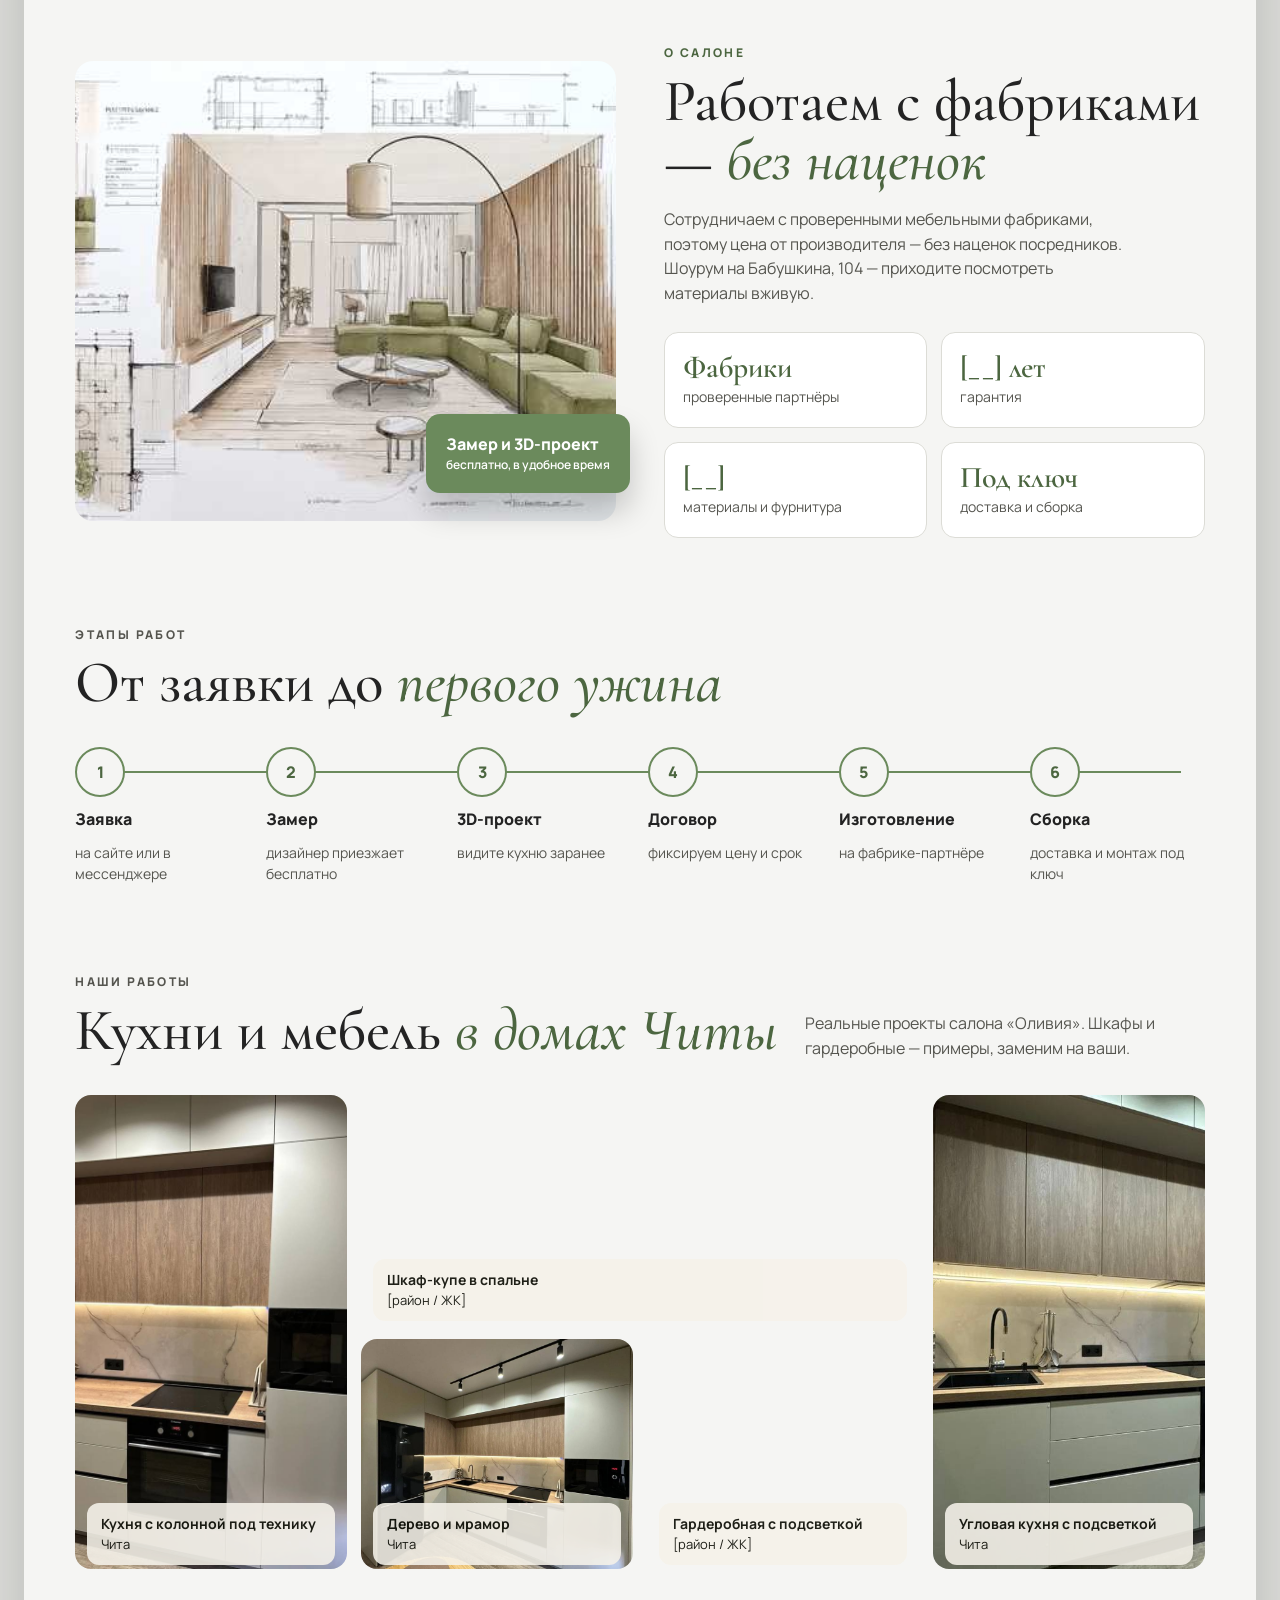
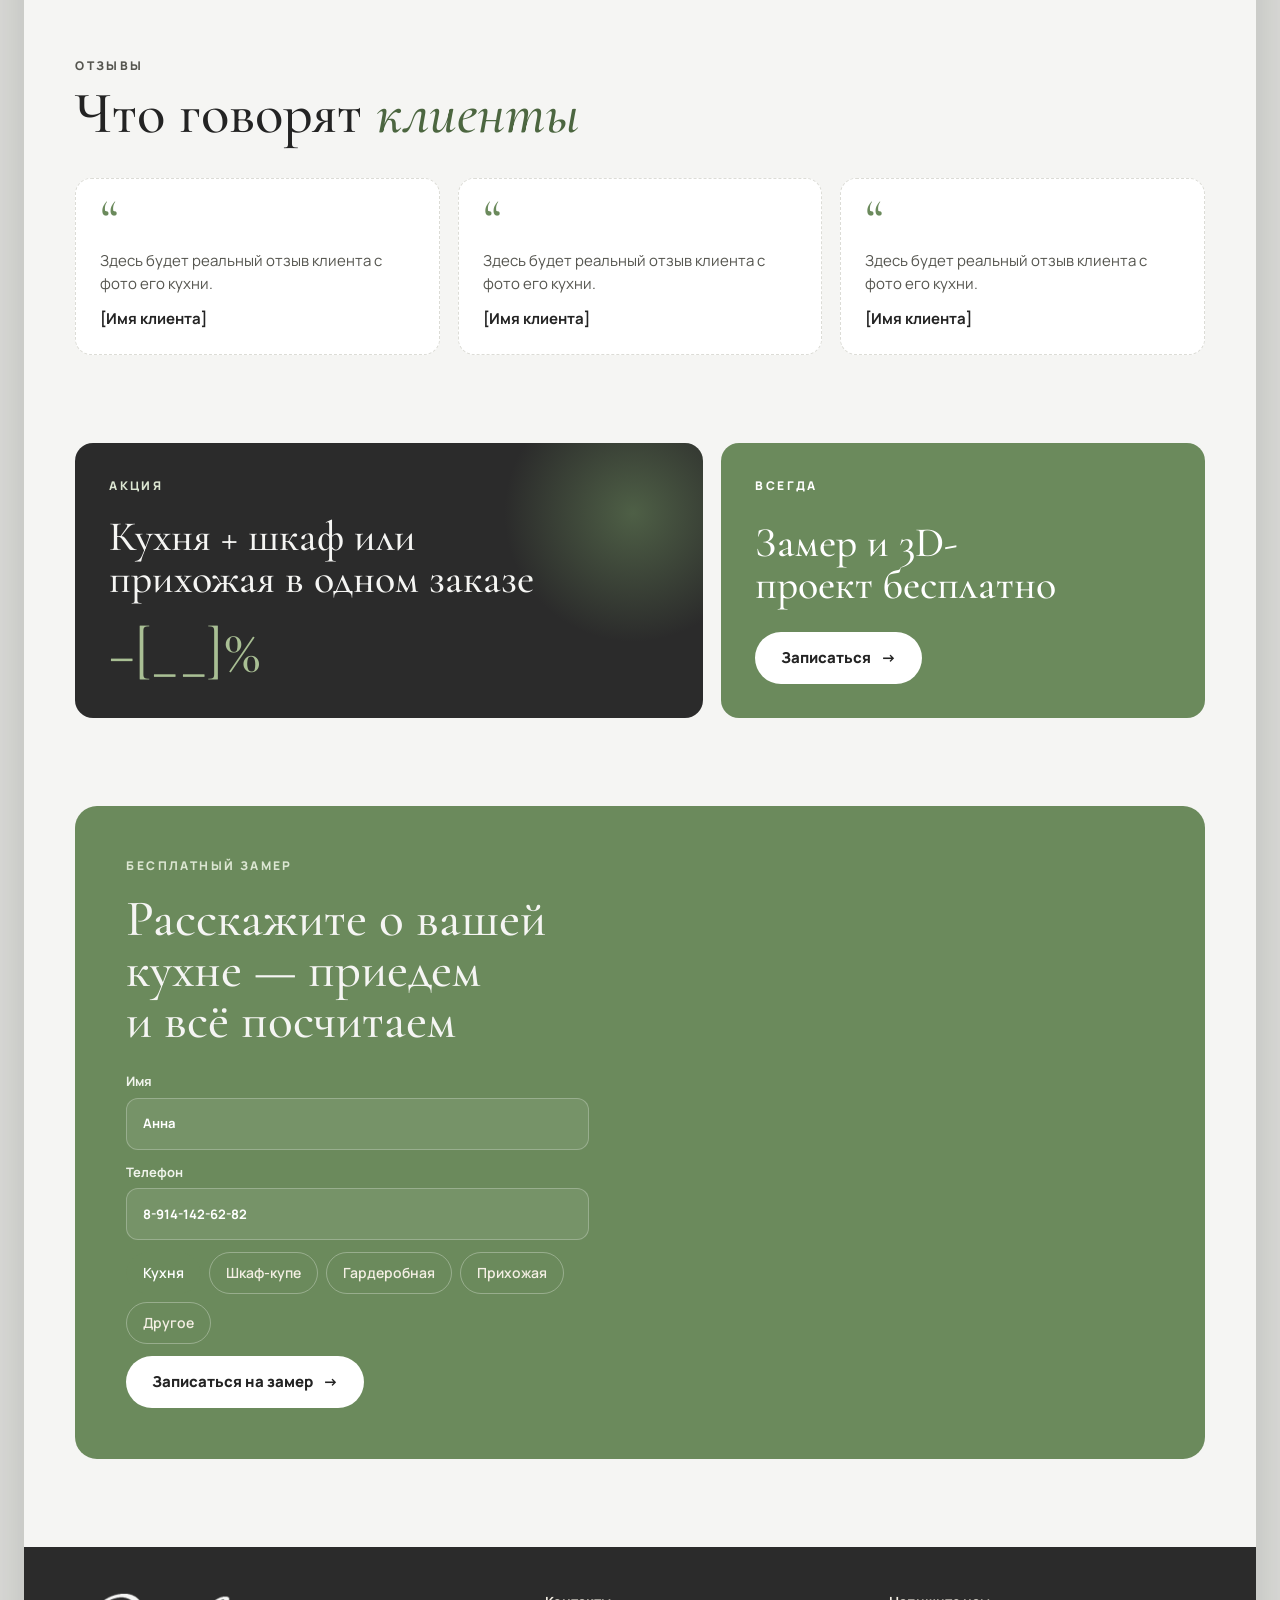
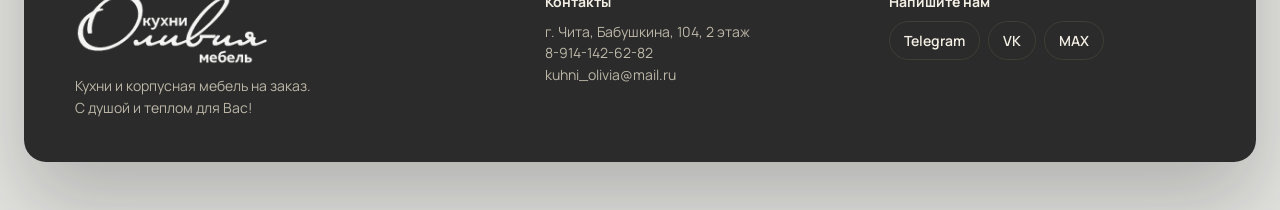
==== commit 14ea8d32: "Реальные работы салона в демо Co-Authored-By: Claude Opus 5.5 <noreply@anthropic.com> Claude-Session" ====
--- a/index.html
+++ b/index.html
@@ -10,8 +10,8 @@
   --night:#2B2B2B; --on-dark:#F5F5F3;
   --display:'Cormorant Garamond', Georgia, serif;
   --body:'Manrope', 'Segoe UI', Arial, sans-serif;
-  --hero:url(https://images.unsplash.com/photo-1512916194211-3f2b7f5f7de3?w=1800&q=70&auto=format&fit=crop); --modern:url(https://images.unsplash.com/photo-1610177534644-34d881503b83?w=900&q=70&auto=format&fit=crop); --classic:url(https://images.unsplash.com/photo-1617228069096-4638a7ffc906?w=900&q=70&auto=format&fit=crop); --loft:url(https://images.unsplash.com/photo-1759147960461-b74a7e9a75d4?w=900&q=70&auto=format&fit=crop);
-  --w1:url(https://images.unsplash.com/photo-1502005097973-6a7082348e28?w=900&q=70&auto=format&fit=crop); --w2:url(https://images.unsplash.com/photo-1628797285815-453c1d0d21e3?w=900&q=70&auto=format&fit=crop); --w3:url(https://images.unsplash.com/photo-1632119580908-ae947d4c7691?w=900&q=70&auto=format&fit=crop); --w4:url(https://images.unsplash.com/photo-1631510083755-11ecb5172d81?w=900&q=70&auto=format&fit=crop); --w5:url(https://images.unsplash.com/photo-1683629357963-adf2b1fa9ad9?w=900&q=70&auto=format&fit=crop); --c1:url(https://images.unsplash.com/photo-1672137233327-37b0c1049e77?w=900&q=70&auto=format&fit=crop); --c2:url(https://images.unsplash.com/photo-1708397016786-8916880649b8?w=900&q=70&auto=format&fit=crop); --c3:url(https://images.unsplash.com/photo-1643949914877-b20f30792c1e?w=900&q=70&auto=format&fit=crop); --c4:url(https://images.unsplash.com/photo-1784651859318-d9300849bf34?w=900&q=70&auto=format&fit=crop); --render:url([data-uri]); --sketch:url([data-uri]);
+  --hero:url([data-uri]); --modern:url([data-uri]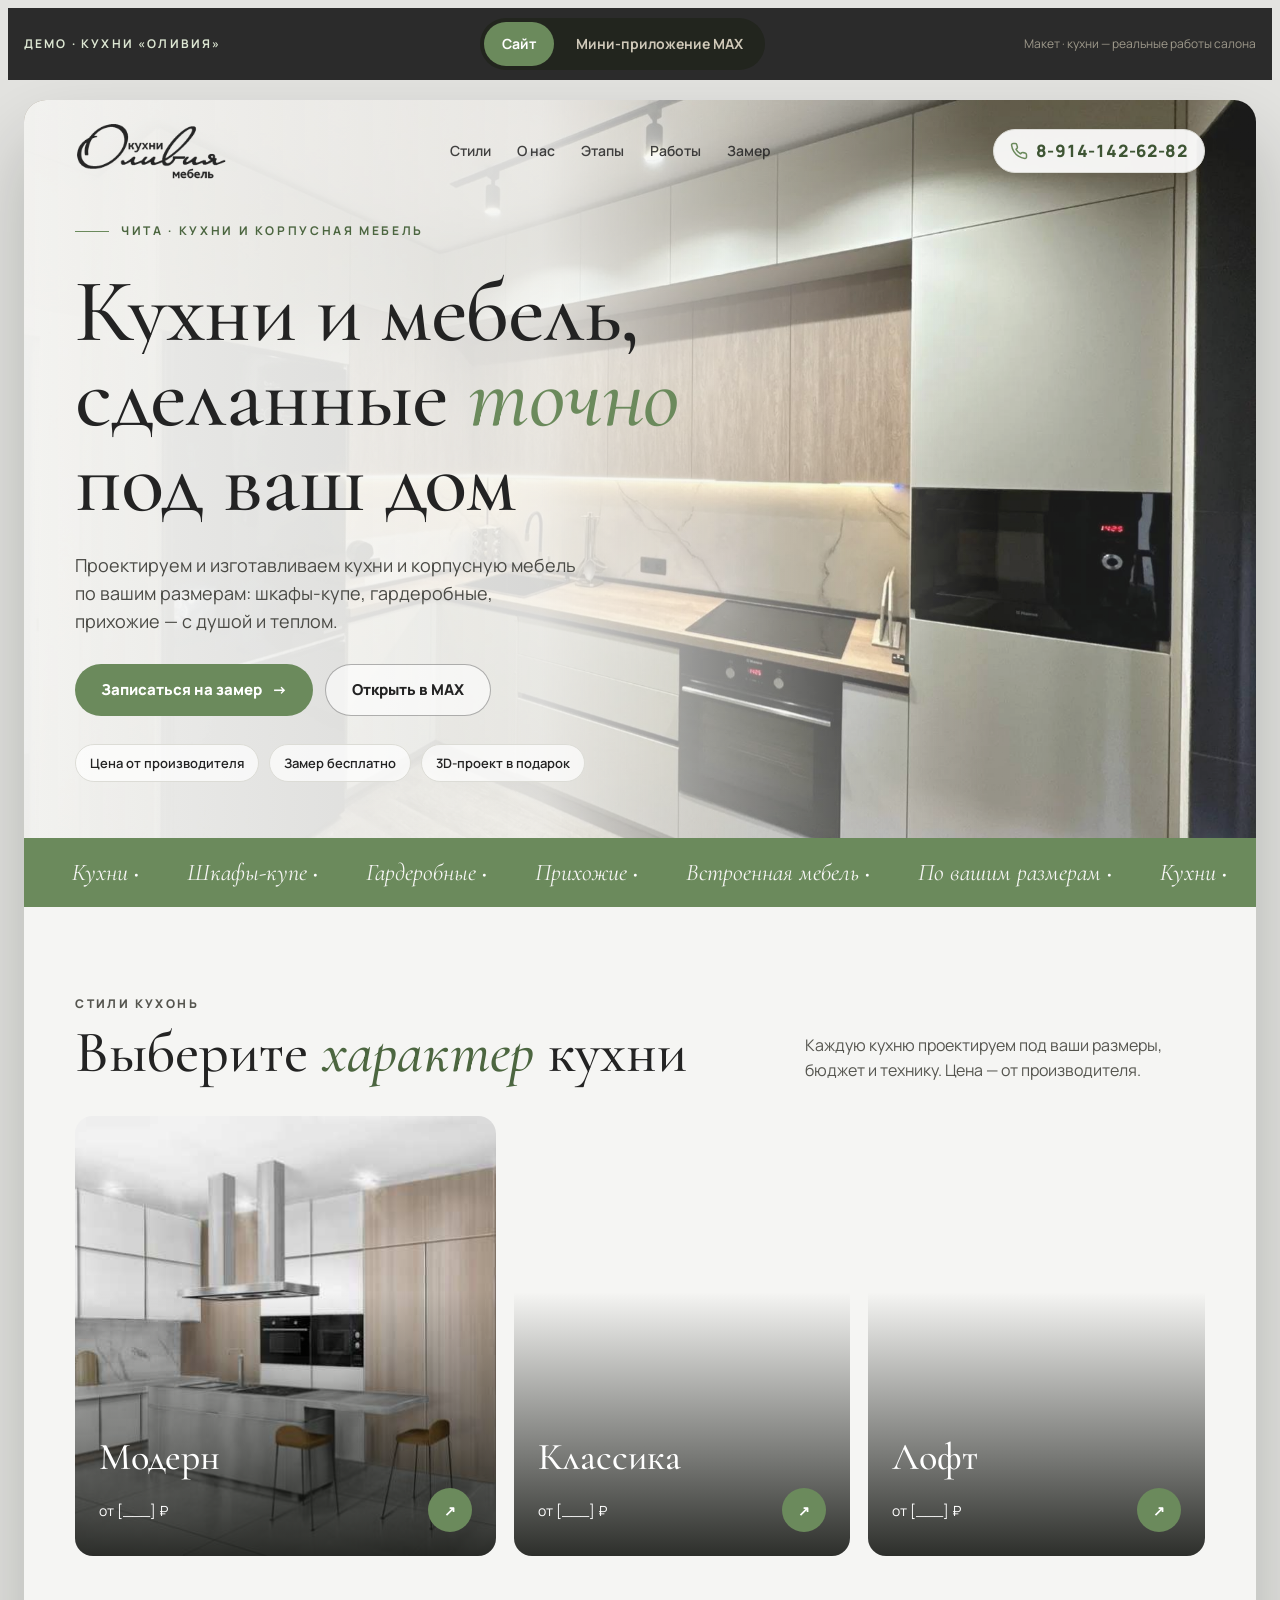
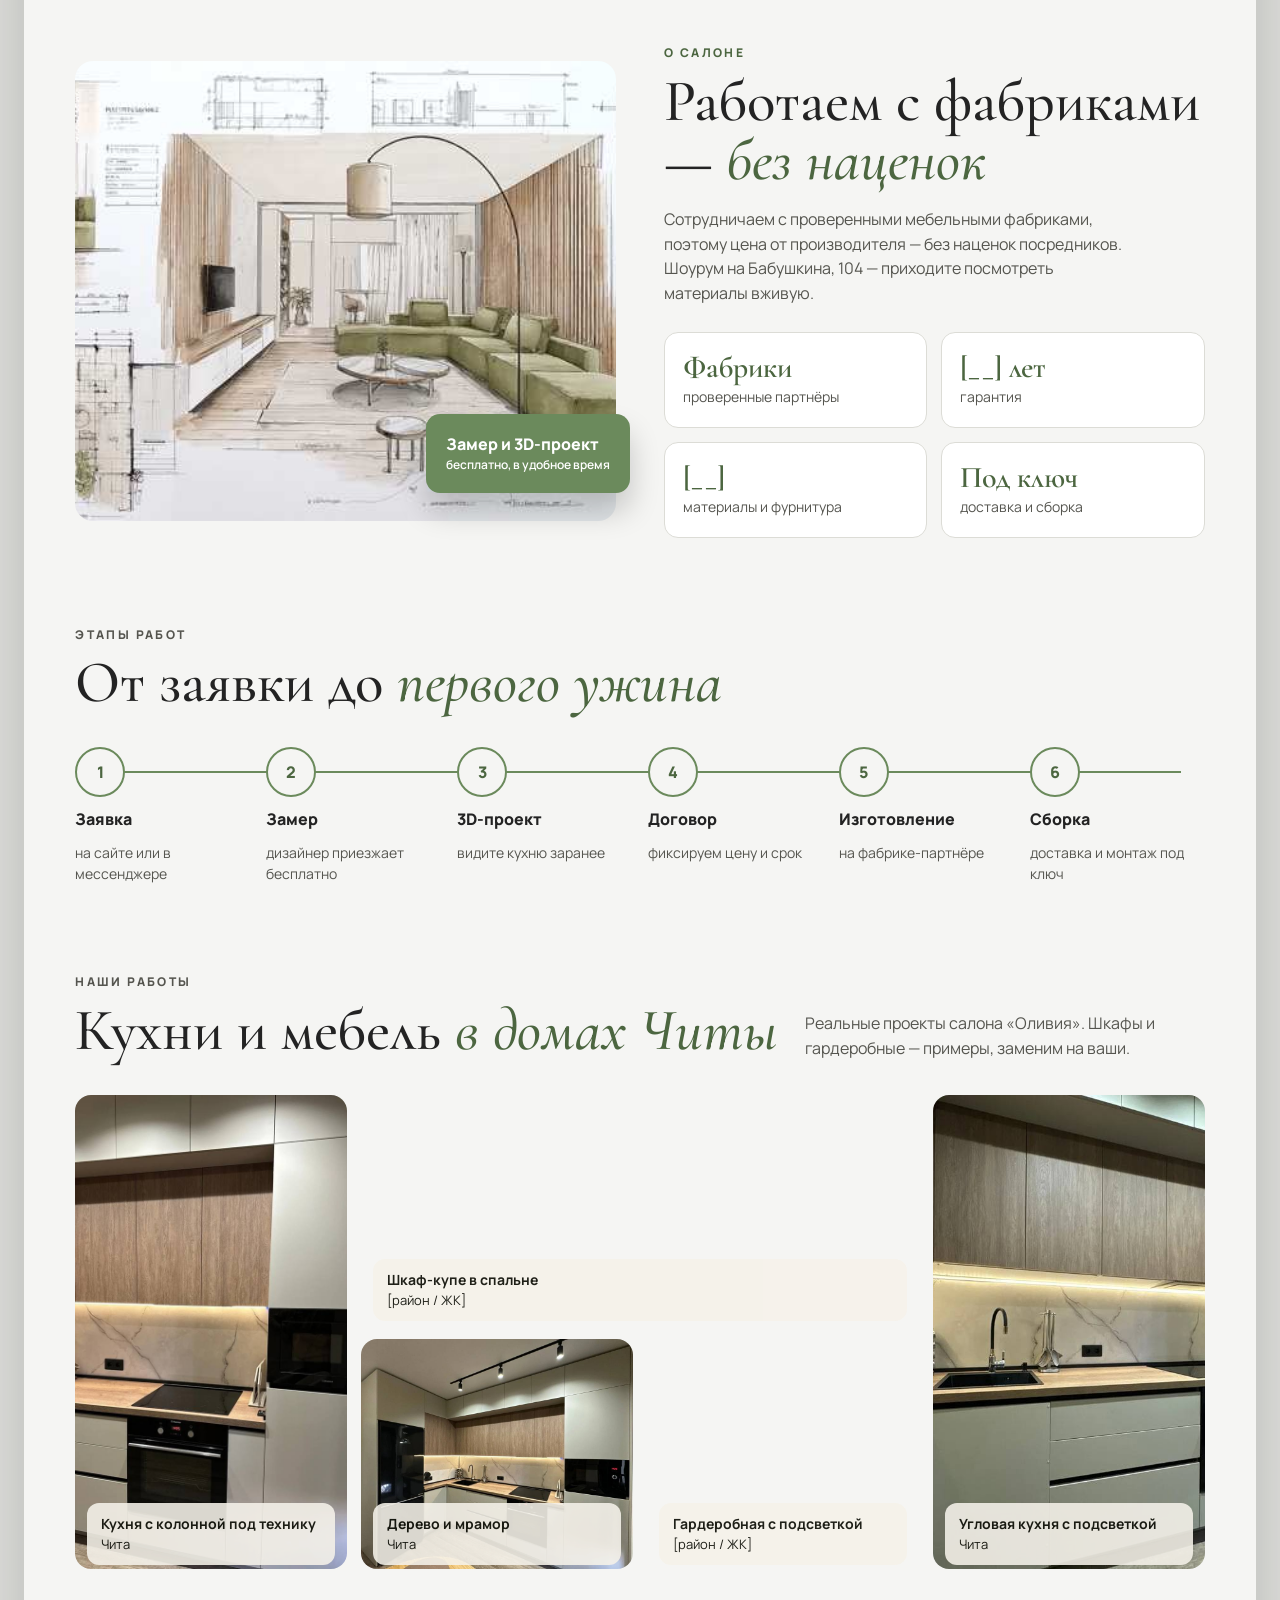
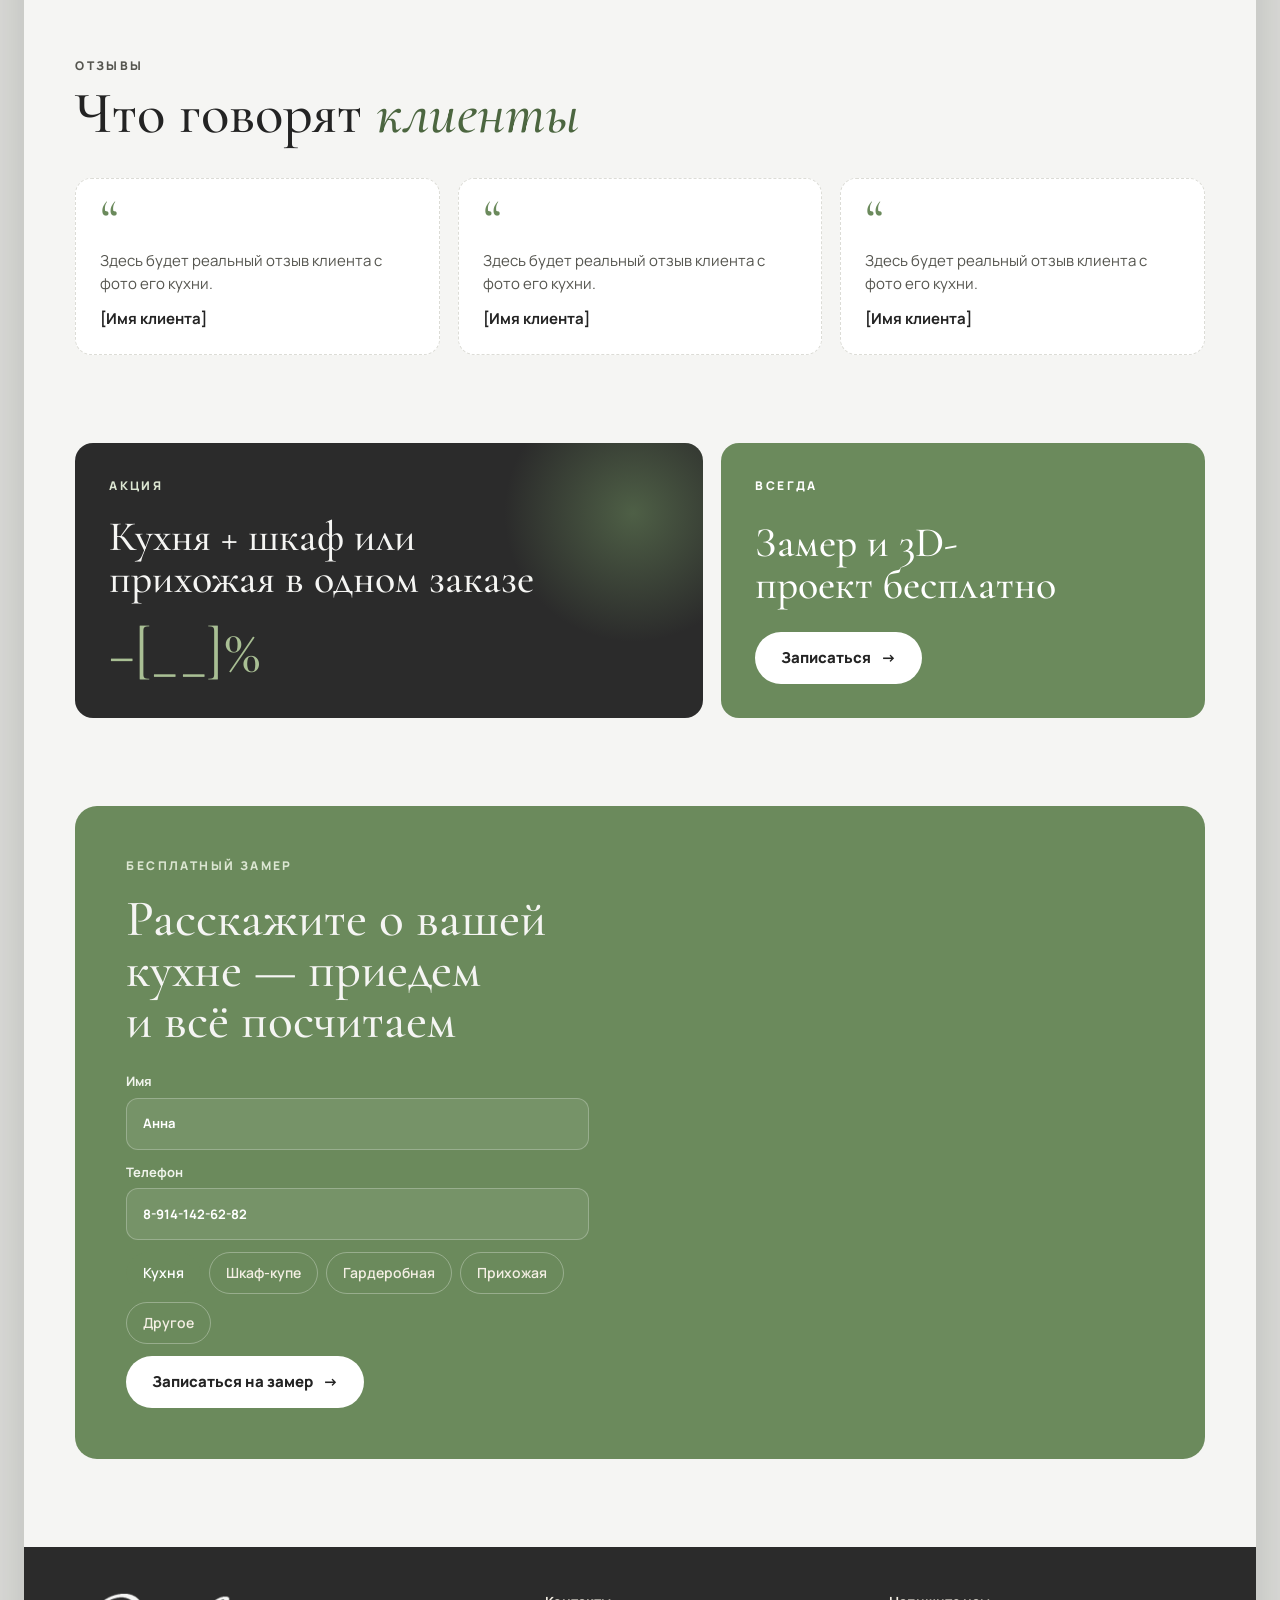
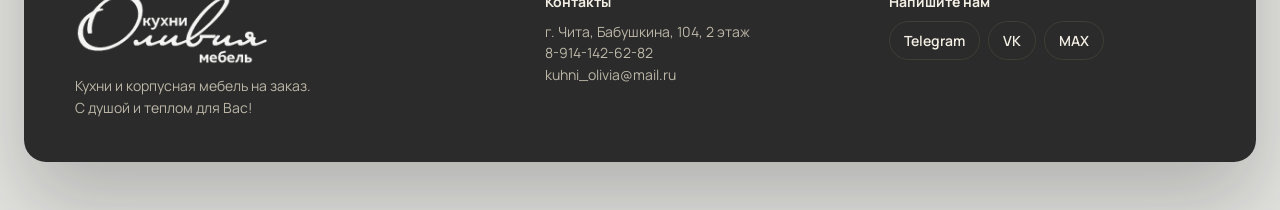
==== commit 57158e0a: "Демо: номер в шапке заметной кнопкой со звонком, адаптив для телефонов Co-Authored-By: Claude Opus 5" ====
--- a/index.html
+++ b/index.html
@@ -45,7 +45,7 @@
 .links a{text-decoration:none;opacity:.85;position:relative}
 .links a::after{content:"";position:absolute;left:0;right:0;bottom:-6px;height:2px;background:var(--brass);transform:scaleX(0);transition:transform .3s;transform-origin:left}
 .links a:hover::after{transform:scaleX(1)}
-.tel{font-weight:800;font-variant-numeric:tabular-nums;letter-spacing:.02em}
+.tel{display:inline-flex;align-items:center;gap:8px;min-height:44px;padding:0 16px;border-radius:999px;background:rgba(255,255,255,.92);border:1px solid var(--line);box-shadow:0 6px 18px rgba(0,0,0,.08);color:#3E5534;font-size:17px;font-weight:800;text-decoration:none;font-variant-numeric:tabular-nums;letter-spacing:.01em;white-space:nowrap;transition:background .25s,color .25s,border-color .25s}.tel svg{flex:none;color:var(--olive)}.tel:hover{background:var(--olive);border-color:var(--olive);color:#fff}.tel:hover svg{color:#fff}@media (max-width:900px){.nav{flex-wrap:nowrap}.nav .logoimg{height:46px}.tel{min-height:40px;padding:0 12px;font-size:15px;gap:6px}}@media (max-width:400px){.nav{gap:10px}.nav .logoimg{height:40px}.tel{padding:0 10px;font-size:14px;gap:5px}.tel svg{width:16px;height:16px}}@media (max-width:359px){.tel{width:40px;padding:0;justify-content:center}.tel span{display:none}}
 .hero-in{flex:1;display:flex;flex-direction:column;justify-content:center;gap:28px;padding:20px clamp(18px,4vw,56px) 56px;max-width:760px}
 .kicker{display:inline-flex;align-items:center;gap:12px;font-size:12px;letter-spacing:.22em;text-transform:uppercase;font-weight:700;color:var(--olive-2)}
 .kicker::before{content:"";width:34px;height:1px;background:var(--brass)}
@@ -232,7 +232,7 @@
     <div class="nav">
       <div class="logo"><img class="logoimg" src="[data-uri]" alt="Оливия — кухни и мебель"></div>
       <nav class="links" aria-label="Разделы"><a href="#s-styles">Стили</a><a href="#s-about">О нас</a><a href="#s-steps">Этапы</a><a href="#s-works">Работы</a><a href="#s-form">Замер</a></nav>
-      <span class="tel">8-914-142-62-82</span>
+      <a class="tel" href="tel:+79141426282" aria-label="Позвонить: 8-914-142-62-82"><svg viewBox="0 0 24 24" width="18" height="18" fill="none" stroke="currentColor" stroke-width="2" stroke-linecap="round" stroke-linejoin="round" aria-hidden="true"><path d="M22 16.9v3a2 2 0 0 1-2.2 2 19.8 19.8 0 0 1-8.6-3.1 19.5 19.5 0 0 1-6-6A19.8 19.8 0 0 1 2.1 4.2 2 2 0 0 1 4.1 2h3a2 2 0 0 1 2 1.7c.1.9.4 1.8.7 2.7a2 2 0 0 1-.5 2.1L8 9.8a16 16 0 0 0 6 6l1.3-1.3a2 2 0 0 1 2.1-.4c.9.3 1.8.6 2.7.7a2 2 0 0 1 1.7 2z"/></svg><span>8-914-142-62-82</span></a>
     </div>
     <div class="hero-in">
       <span class="kicker">Чита · кухни и корпусная мебель</span>
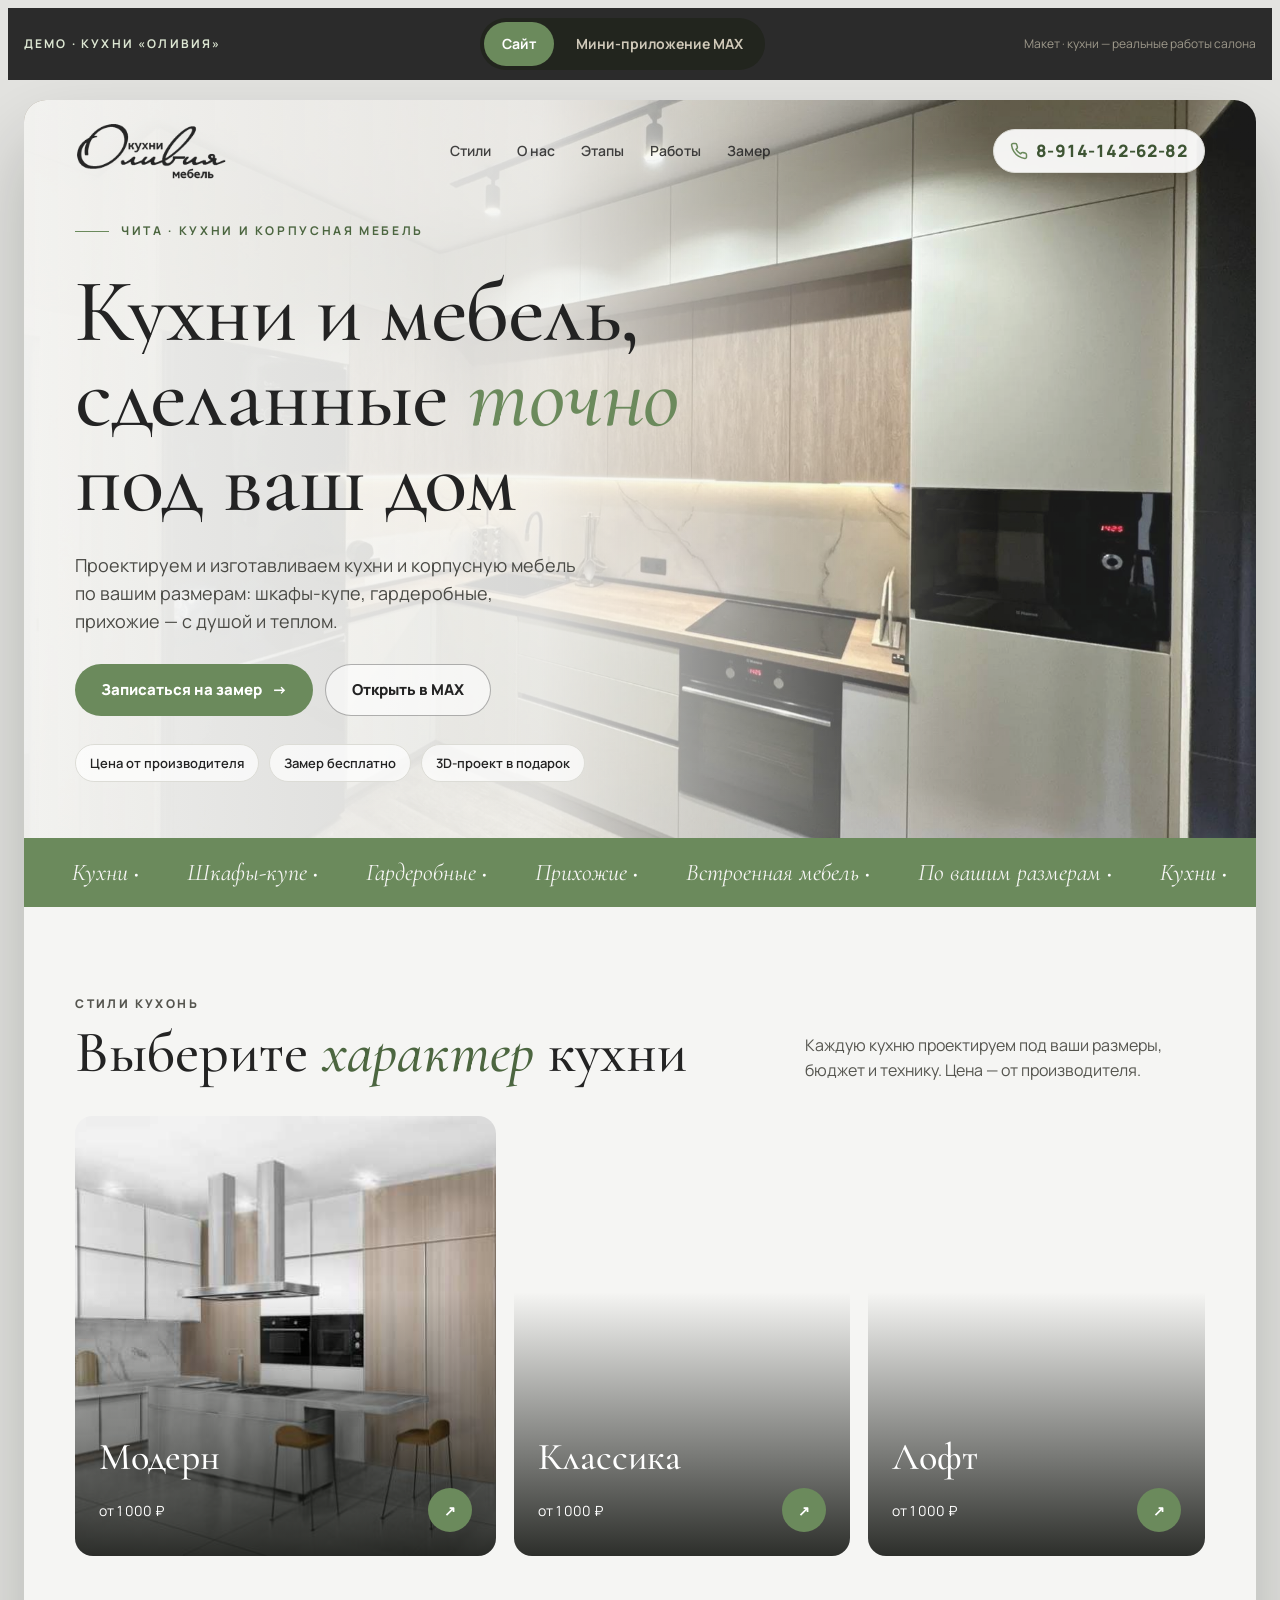
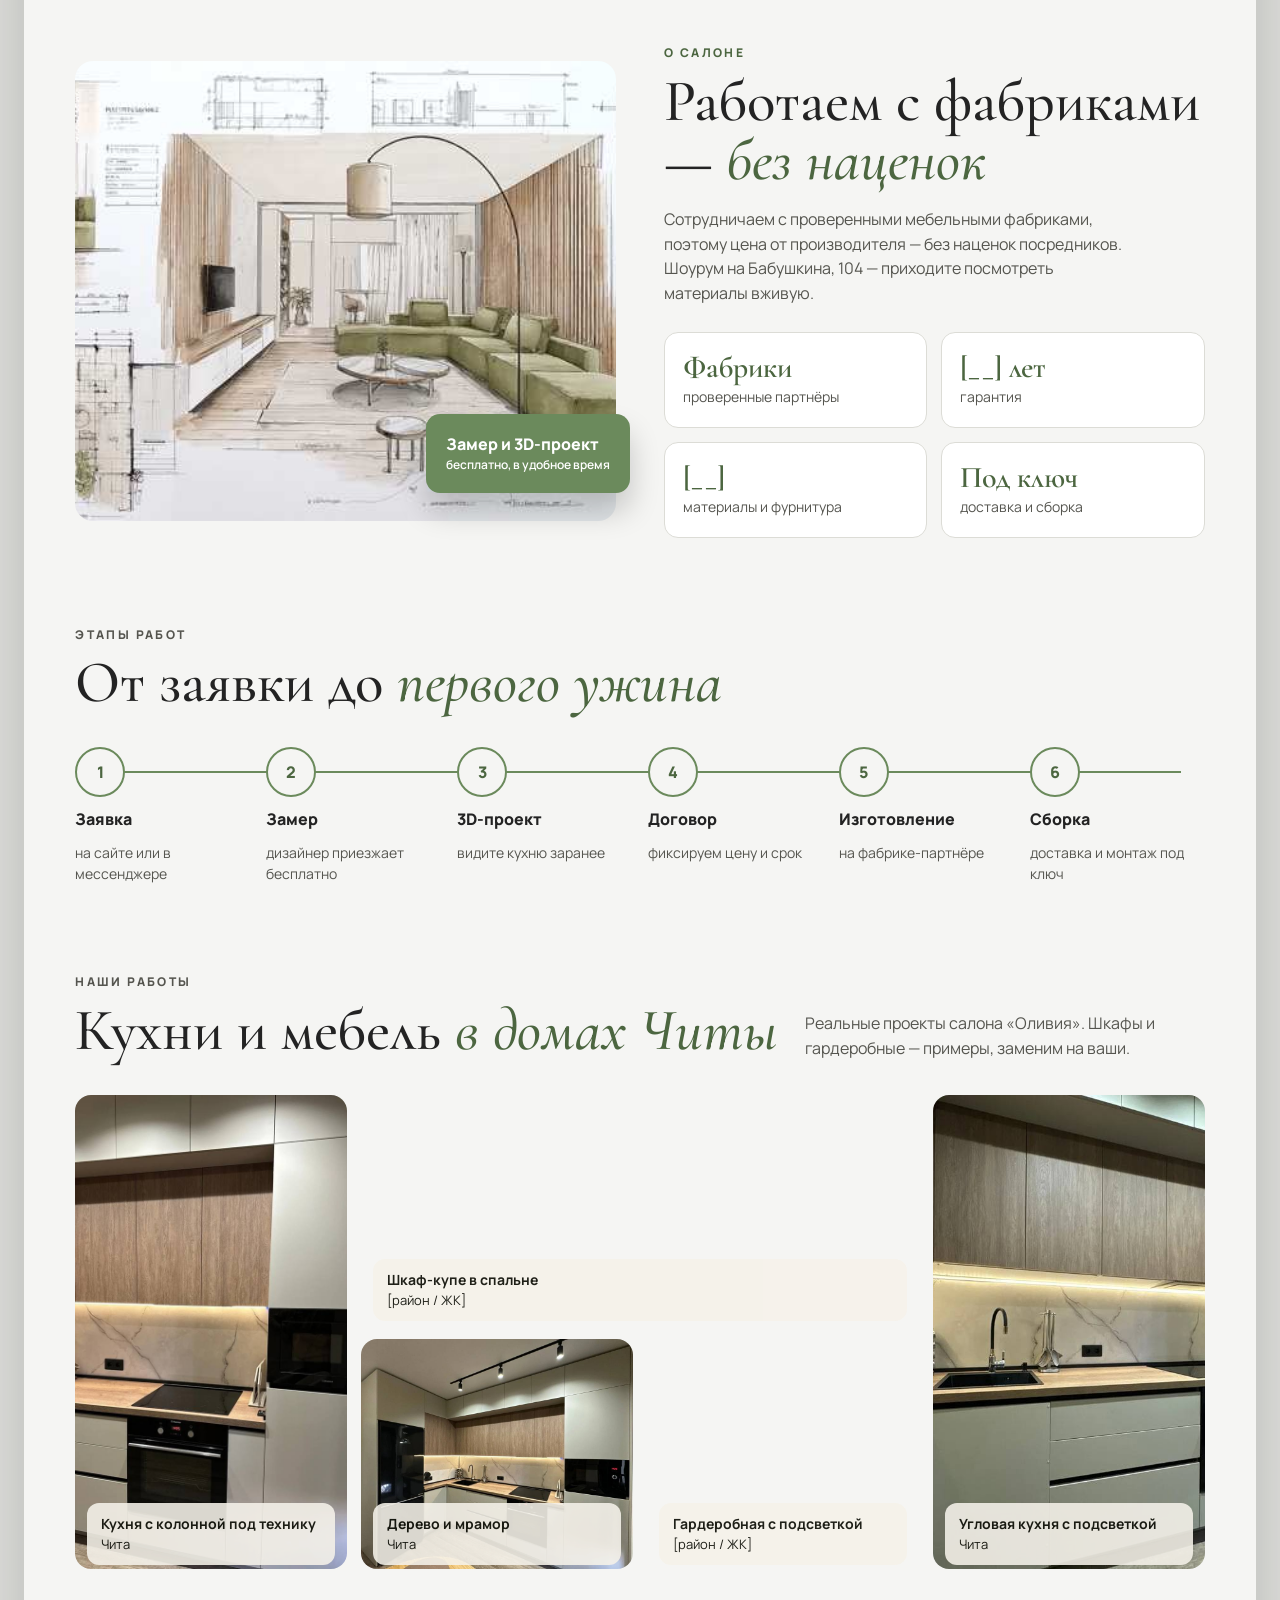
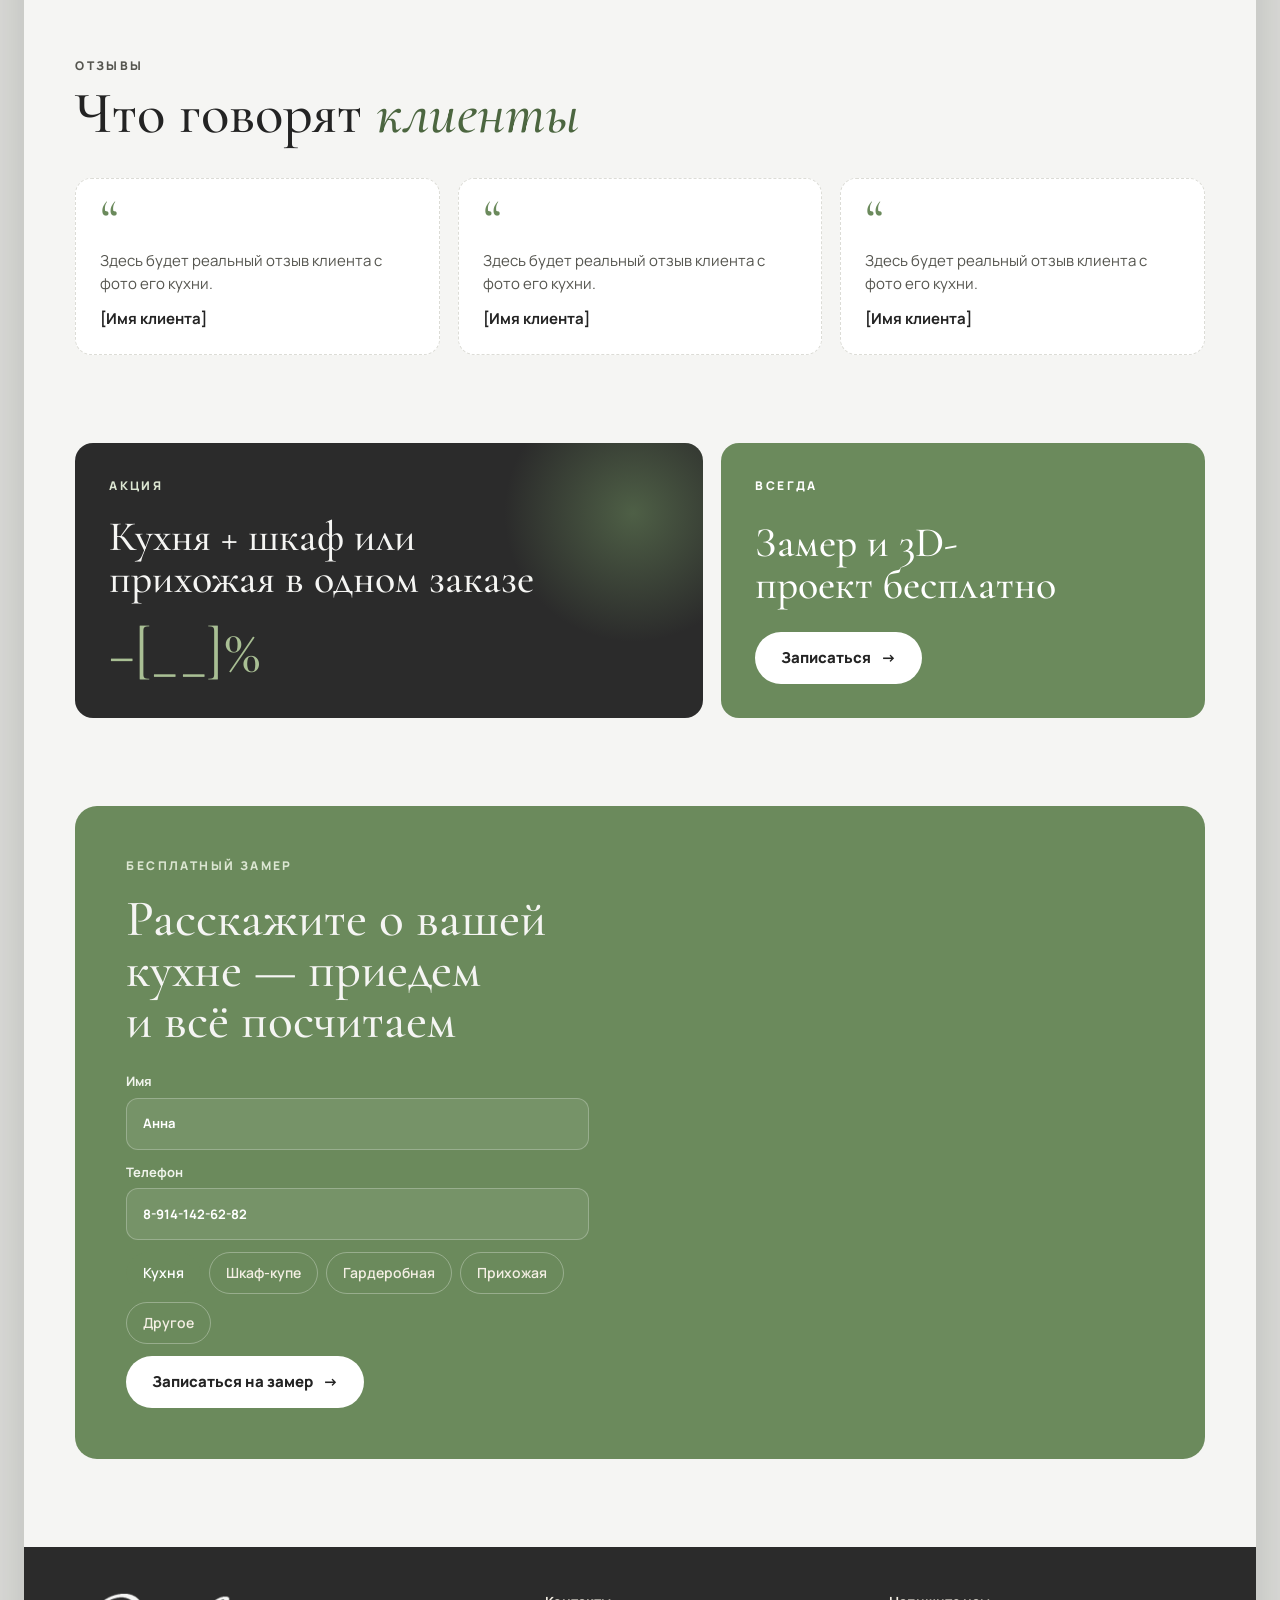
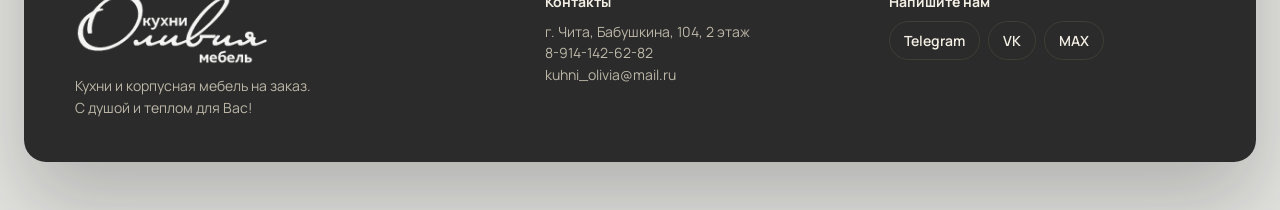
==== commit 30ef729e: "Цены стилей: от 1 000 ₽ Co-Authored-By: Claude Opus 5.5 <noreply@anthropic.com>" ====
--- a/index.html
+++ b/index.html
@@ -164,7 +164,7 @@
 .abar{display:flex;align-items:center;gap:10px;padding:58px 16px 12px;background:var(--card);border-bottom:1px solid var(--line)}
 .abar .av{width:36px;height:36px;border-radius:50%;background:var(--olive);display:flex;align-items:center;justify-content:center;flex:none}
 .abar b{font-size:14px;display:block;line-height:1.2}
-.abar small{font-size:11px;color:var(--olive-2);font-weight:700}
+.abar small{font-size:11px;color:var(--olive-2);font-weight:700}.abar > div{flex:1;min-width:0}.abar > div img{max-width:100%;object-fit:contain;object-position:left center}.acall{height:36px;padding:0 10px;border-radius:999px;background:var(--olive);color:#fff;display:flex;align-items:center;gap:5px;flex:none;font-size:13px;font-weight:800;font-variant-numeric:tabular-nums;white-space:nowrap;text-decoration:none;box-shadow:0 4px 12px rgba(76,102,64,.25)}@media (max-width:359px){.acall{width:36px;padding:0;justify-content:center}.acall span{display:none}}
 .back{border:0;background:var(--paper);color:var(--ink);width:36px;height:36px;border-radius:50%;font-size:20px;line-height:1;flex:none}
 .pages{flex:1;position:relative;overflow:hidden}
 .page{position:absolute;inset:0;overflow:auto;padding:14px;display:flex;flex-direction:column;gap:12px;transition:transform .45s cubic-bezier(.2,.8,.2,1),opacity .35s}
@@ -251,9 +251,9 @@
   <section class="sec rv-in" id="s-styles">
     <div class="head"><div><p class="eb">Стили кухонь</p><h2>Выберите <em>характер</em> кухни</h2></div><p>Каждую кухню проектируем под ваши размеры, бюджет и технику. Цена — от производителя.</p></div>
     <div class="styles">
-      <a class="sty" href="#s-form"><div class="ph" style="background-image:var(--render)"></div><h3>Модерн</h3><div class="meta"><span>от [___] ₽</span><span class="go">↗</span></div></a>
-      <a class="sty" href="#s-form"><div class="ph" style="background-image:var(--classic)"></div><h3>Классика</h3><div class="meta"><span>от [___] ₽</span><span class="go">↗</span></div></a>
-      <a class="sty" href="#s-form"><div class="ph" style="background-image:var(--loft)"></div><h3>Лофт</h3><div class="meta"><span>от [___] ₽</span><span class="go">↗</span></div></a>
+      <a class="sty" href="#s-form"><div class="ph" style="background-image:var(--render)"></div><h3>Модерн</h3><div class="meta"><span>от 1&nbsp;000 ₽</span><span class="go">↗</span></div></a>
+      <a class="sty" href="#s-form"><div class="ph" style="background-image:var(--classic)"></div><h3>Классика</h3><div class="meta"><span>от 1&nbsp;000 ₽</span><span class="go">↗</span></div></a>
+      <a class="sty" href="#s-form"><div class="ph" style="background-image:var(--loft)"></div><h3>Лофт</h3><div class="meta"><span>от 1&nbsp;000 ₽</span><span class="go">↗</span></div></a>
     </div>
   </section>
 
@@ -352,7 +352,7 @@
   <div class="device"><div class="screen">
     <div class="abar">
       <button class="back" id="aBack" aria-label="Назад" hidden>‹</button>
-      <span class="av" aria-hidden="true"><img src="[data-uri]" alt="" style="width:24px;height:auto"></span><div><img src="[data-uri]" alt="Оливия — кухни и мебель" style="height:30px;width:auto;display:block"><small>● онлайн</small></div>
+      <span class="av" aria-hidden="true"><img src="[data-uri]" alt="" style="width:24px;height:auto"></span><div><img src="[data-uri]" alt="Оливия — кухни и мебель" style="height:30px;width:auto;display:block"><small>● онлайн</small></div><a class="acall" href="tel:+79141426282" aria-label="Позвонить: 8-914-142-62-82"><svg viewBox="0 0 24 24" width="15" height="15" fill="none" stroke="currentColor" stroke-width="2.2" stroke-linecap="round" stroke-linejoin="round" aria-hidden="true"><path d="M5 4h4l2 5-2.5 1.5a11 11 0 005 5L15 13l5 2v4a2 2 0 01-2 2A16 16 0 013 6a2 2 0 012-2"/></svg><span>8-914-142-62-82</span></a>
     </div>
     <div class="pages">
       <div class="page" data-p="home">
@@ -365,9 +365,9 @@
         </div>
       </div>
       <div class="page" data-p="catalog" data-off>
-        <div class="acard" style="background-image:var(--render)"><b>Модерн</b><span>от [___] ₽</span></div>
-        <div class="acard" style="background-image:var(--classic)"><b>Классика</b><span>от [___] ₽</span></div>
-        <div class="acard" style="background-image:var(--loft)"><b>Лофт</b><span>от [___] ₽</span></div>
+        <div class="acard" style="background-image:var(--render)"><b>Модерн</b><span>от 1&nbsp;000 ₽</span></div>
+        <div class="acard" style="background-image:var(--classic)"><b>Классика</b><span>от 1&nbsp;000 ₽</span></div>
+        <div class="acard" style="background-image:var(--loft)"><b>Лофт</b><span>от 1&nbsp;000 ₽</span></div>
         <button class="abtn" data-to="book">Узнать цену под мои размеры</button>
       </div>
       <div class="page" data-p="works" data-off>
